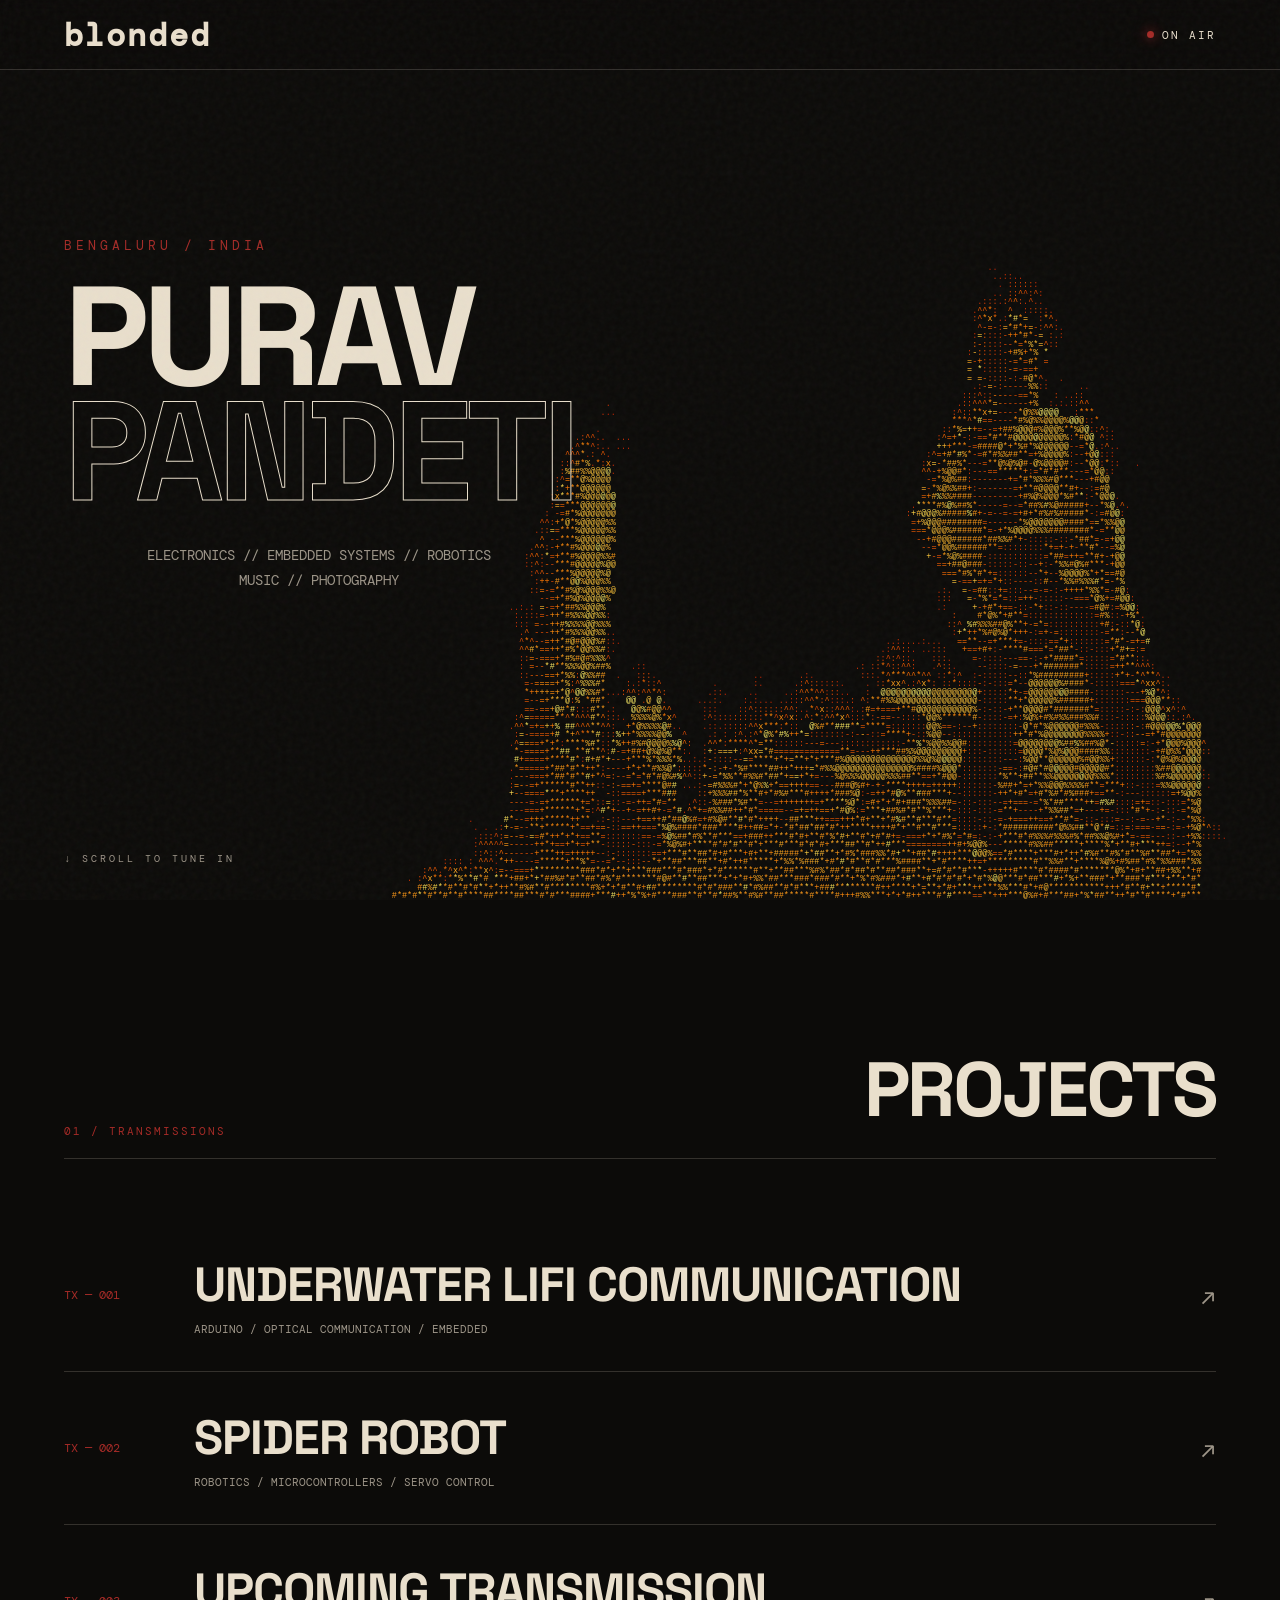
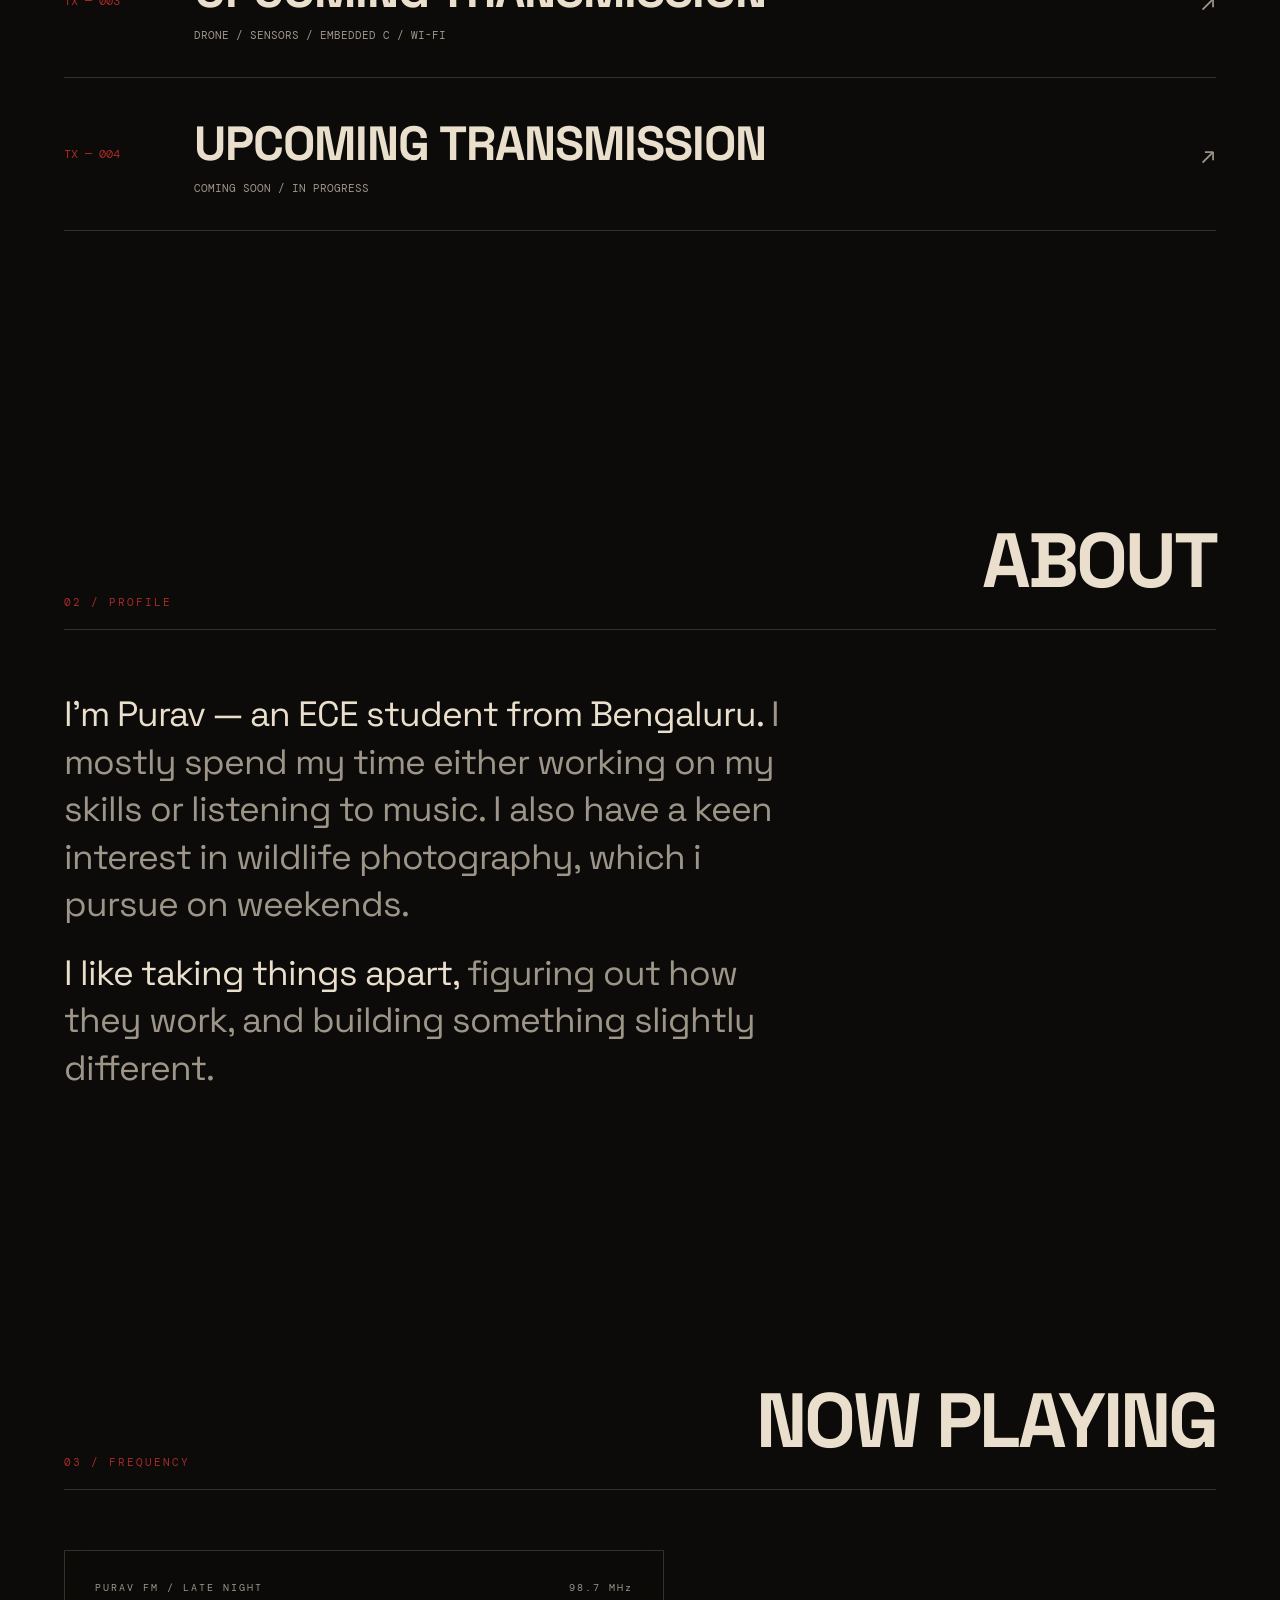
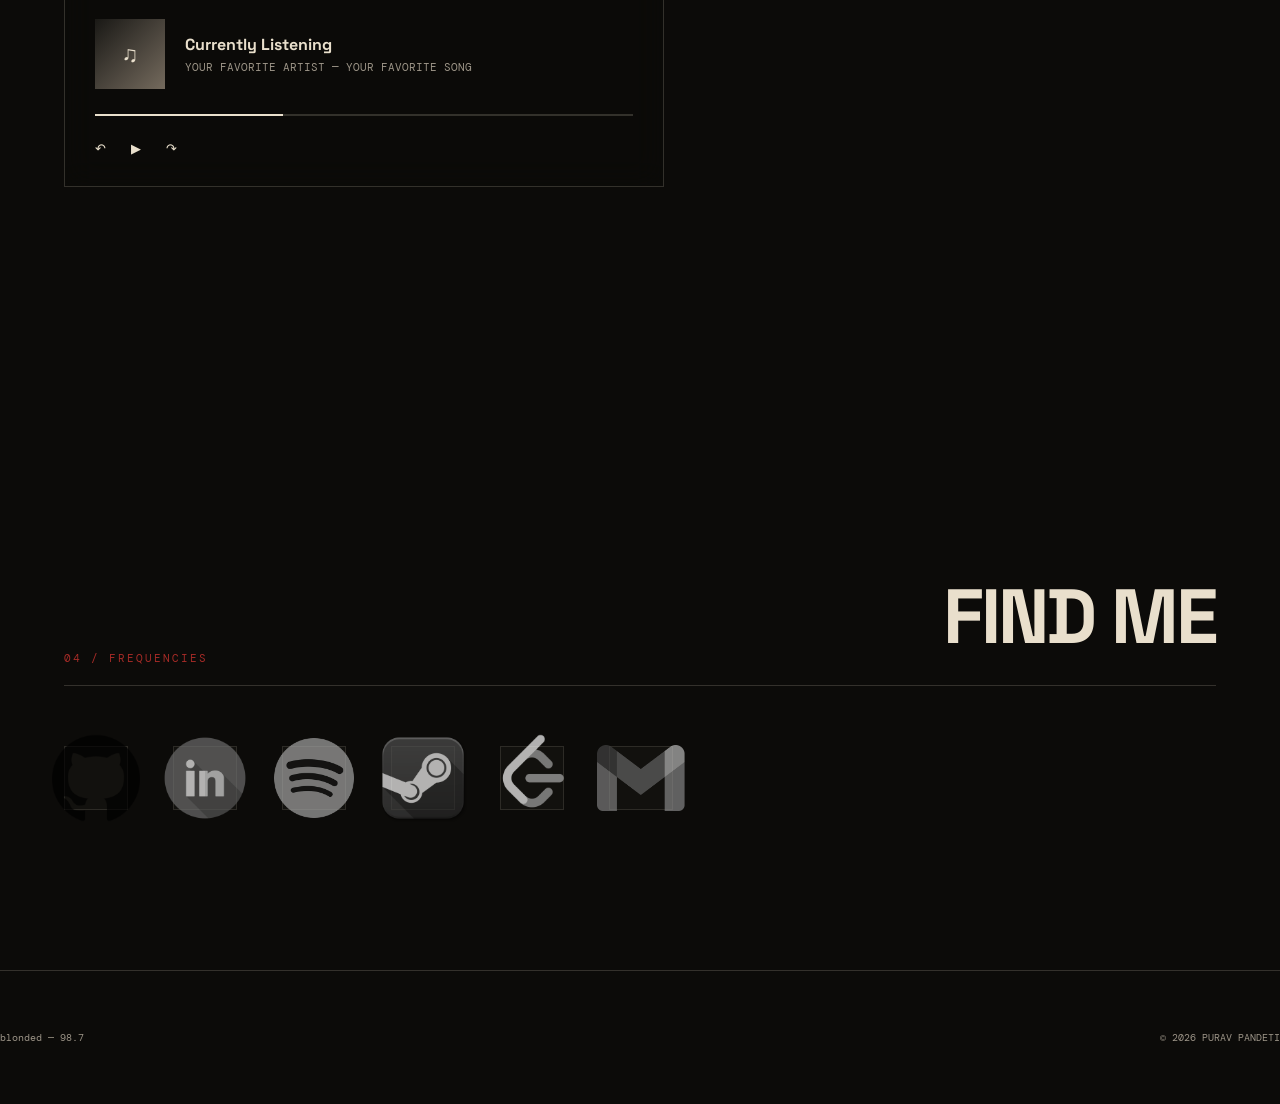
==== index.html @ ccf05710 "Rename starter1.html to index.html" ====
<!DOCTYPE html>
<html lang="en">
<head>
<meta charset="UTF-8">
<meta name="viewport" content="width=device-width, initial-scale=1.0">

<title>blonded</title>

<link rel="preconnect" href="https://fonts.googleapis.com">
<link rel="preconnect" href="https://fonts.gstatic.com" crossorigin>

<link href="https://fonts.googleapis.com/css2?family=DM+Mono:wght@400;500&family=Space+Grotesk:wght@400;500;600;700&display=swap" rel="stylesheet">
<link rel="stylesheet" href="style1.css">

</head>


<body>

<div class="grain"></div>
<div class="fire-wrap"><canvas id="fire" aria-hidden="true"></canvas></div>


<header>

<div class="station">
blonded
</div>

<div class="live">
<span class="live-dot"></span>
ON AIR
</div>

</header>


<main>

<section class="hero">

<div class="hero-content">

<div class="frequency">
BENGALURU / INDIA
</div>

<h1>
PURAV
<span>PANDETI</span>
</h1>

<p class="subtitle">
ELECTRONICS // EMBEDDED SYSTEMS // ROBOTICS
<br>
<span class="music-line">MUSIC // PHOTOGRAPHY</span>
</p>

</div>

<div class="scroll">
↓ SCROLL TO TUNE IN
</div>

</section>

<!-- TRANSMISSIONS -->

<section id="projects">

<div class="section-top">

<div class="section-number">
01 / TRANSMISSIONS
</div>

<h2 class="section-title">
Projects
</h2>

</div>


<div class="transmission">

<div class="transmission-number">
TX — 001
</div>

<div>

<h3>Underwater LiFi Communication</h3>

<p>ARDUINO / OPTICAL COMMUNICATION / EMBEDDED</p>

</div>

<div class="arrow">
↗
</div>

</div>


<div class="transmission">

<div class="transmission-number">
TX — 002
</div>

<div>

<h3>Spider Robot</h3>

<p>ROBOTICS / MICROCONTROLLERS / SERVO CONTROL</p>

</div>

<div class="arrow">
↗
</div>

</div>


<div class="transmission">

<div class="transmission-number">
TX — 003
</div>

<div>

<h3>Upcoming Transmission</h3>

<p>DRONE / SENSORS / EMBEDDED C / WI-FI</p>

</div>  

<div class="arrow">
↗
</div>

</div>


<div class="transmission">

<div class="transmission-number">
TX — 004
</div>

<div>

<h3>Upcoming Transmission</h3>

<p>COMING SOON / IN PROGRESS</p>

</div>

<div class="arrow">
↗
</div>

</div>

</section>

<!-- ABOUT -->

<section id="about">

<div class="section-top">

<div class="section-number">
02 / PROFILE
</div>

<h2 class="section-title">
About
</h2>

</div>


<div class="about">

<p>
I'm Purav — an ECE student from Bengaluru.
<span>I mostly spend my time either working on my skills or listening
  to music. I also have a keen interest in wildlife photography, which
  i pursue on weekends.

</span>
</p>

<br>

<p>
I like taking things apart,
<span>figuring out how they work,
and building something slightly different.</span>
</p>

</div>

</section>

<!-- MUSIC -->

<section>

<div class="section-top">

<div class="section-number">
03 / FREQUENCY
</div>

<h2 class="section-title">
Now playing
</h2>

</div>


<div class="player">

<div class="player-top">

<div class="player-label">
PURAV FM / LATE NIGHT
</div>

<div class="player-label">
98.7 MHz
</div>

</div>


<div class="album">

<div class="album-art">
♫
</div>

<div class="song">

<h3>Currently Listening</h3>

<p>YOUR FAVORITE ARTIST — YOUR FAVORITE SONG</p>

</div>

</div>


<div class="progress">
<span></span>
</div>


<div class="controls">

<button>↶</button>
<button>▶</button>
<button>↷</button>

</div>

</div>

</section>


<!-- SOCIAL -->

<section class="frequencies">

    <div class="section-top">
        <div class="section-number">04 / FREQUENCIES</div>
        <h2 class="section-title">Find me</h2>
    </div>

    <div class="socials">

        <a class="social" href="https://github.com/YOUR_USERNAME" target="_blank">
            <img src="icons/github.png" alt="GitHub">
        </a>

        <a class="social" href="https://linkedin.com/in/YOUR_USERNAME" target="_blank">
            <img src="icons/linkedin.png" alt="LinkedIn">
        </a>

        <a class="social" href="https://open.spotify.com/" target="_blank">
            <img src="icons/spotify.png" alt="Spotify">
        </a>

        <a class="social" href="https://steamcommunity.com/" target="_blank">
            <img src="icons/steam.png" alt="Steam">
        </a>

        <a class="social" href="https://leetcode.com/" target="_blank">
            <img src="icons/Leetcode.png" alt="LeetCode">
        </a>

        <a class="social" href="mailto:your@email.com">
            <img src="icons/gmail.png" alt="Email">
        </a>

    </div>

</section>


</main>


<footer>

<div>
 blonded — 98.7
</div>


<div>
© 2026 PURAV PANDETI
</div>

</footer>
<script>
(()=>{
const G=`0000000000000000000000000000000000000000000000000000000000000000000000000000000000000000000000000000000000000000000000000046520000000000000000000000000000000000
0000000000000000000000000000000000000000000000000000000000000000000000000000000000000000000000000000000000000000000002321266542200000000000000000000000000000000
0000000000000000000000000000000000000000000000000000000000000000000000000000000000000000000000000000000000000000000021111244575220000000000000000000000000000000
0000000000000000000000000000000000000000000000000000000000000000000000000000000000000000000000000000000000000000000121111125358520000000000000000000000000000000
000000000000000000000000000000000000000000000000000000000000000000000000000000000000000000000000000000000000000000011111124fg46803000000000000000000000000000000
0000000000000000000000000000000000000000000000000000000000000000000000000000000000000000000000000000000000000000002241111123537603000000000000000000000000000000
0000000000000000000000000000000000000000000000000000000000000000000000000000000000000000000000000000000000000000002041111122233400000000000000000000000000000000
0000000000000000000000000000000000000000000000000000000000000000000000000000000000000000000000000000000000000000002022111121279600000000000000000000000000000000
0000000000000000000000000000000000000000000000000000000000000000000000000000000000000000000000000000000000000000000002221222228h00000000000000000000000000000000
0000000000000000000000000000000000000000000000000000000000000000000000000000000000000000000000000000000000000000000000022222236h00000000000000000000000000000000
0000000000000000000000000000000000000000000000000000000000000000000000000000000000000000000000000000000000000000000000022222224h00000000000000000000000000000000
0000000000000000000000000000000000000000000000000000000000000000000000000000000000000000000000000000000000000000000000322222ehhhi9990000000000000000000000000000
0000000000000000000000000000000000000000000000000000000000000000000000000000000000000000000000000000000000000000000553222226ghigii999hi9900000000000000000000000
0000000000000000000000000000000000000000000000000000000000000000000000000000000000000000000000000000000000000000023432234gg8999gh9998658990000000000000000000000
00000000000000000000000000000000000000000000000000000000000000000000000000000000000000000000000000000000000000344211235g55h99h9h99999814798000000000000000000000
00000000000000000000000000000000000000000000000000000000000000000000000000000000000000000000000000000000000033455523fgghh646875899999922368000000000000000000000
00000000000000000000000000000000000000600000000000000000000000000000000000000000000000000000000000000000000034fffh6235ghhhh7653489999812249900000000000000000000
00000000000000000000000000000000000007680000000000000000000000000000000000000000000000000000000000000000000225ggge22235ghhh8972989iii712259900000000000000000000
0000000000000000000000000000000000087788999900000000000000000000000000000000000000000000000000000000000000024gih751222235fff64136ffg5522226990000000000000000000
000000000000000000000000000000000003468899990000000000000000000000000000000000000000000000000000000000000023fhih77122222223356688hgh5552223799000000000000000000
000000000000000000000000000000000044668999990000000000000000000000000000000000000000000000000000000000000225gih8774122222223466hhii95674221379000000000000000000
00000000000000000000000000000000004556899999900000000000000000000000000000000000000000000000000000000000034ghhh77772222222224gghiiii6776412599900000000000000000
000000000000000000000000000000000236569999999000000000000000000000000000000000000000000000000000000000004555gh877775222223223efghhhi7777742268900000000000000000
00000000000000000000000000000000023758999999900000000000000000000000000000000000000000000000000000000003589987777777422222234eff7778777776213g990000000000000000
000000000000000000000000000000000458689999988000000000000000000000000000000000000000000000000000000000034gi9i77777777322222268899999977776325gh99000000000000000
00000000000000000000000000000000226668999998800000000000000000000000000000000000000000000000000000000003236hii87777775224689999888777777775235699000000000000000
00000000000000000000000000000000226568999999800000000000000000000000000000000000000000000000000000000000224ghii7777776578875421111121125776323499000000000000000
0000000000000000000000000000000023657899999800000000000000000000000000000000000000000000000000000000000002236hi8777777653111111115434242566622389000000000000000
00000000000000000000000000000004346678999988700000000000000000000000000000000000000000000000000000000000003236hi8777721111111111136773443566424h9000000000000000
000000000000000000000000000000022566799999889000000000000000000000000000000000000000000000000000000000000000334gh977721111121122412688788656624h9000000000000000
00000000000000000000000000000002255679999989000000000000000000000000000000000000000000000000000000000000000003336786664311111122442289999864633g9000000000000000
0000000000000000000000000000004425568989997800000000000000000000000000000000000000000000000000000000000000000002233334364112221117225887888553268000000000000000
0000000000000000000000000000003236578989998890000000000000000000000000000000000000000000000000000000000000000000022377114311122223212444458853279000000000000000
00000000000000000000000000000022346789899988000000000000000000000000000000000000000000000000000000000000000000000022586343113442111112233369843g9900000000000000
0000000000000000000000000000002234577889998000000000000000000000000000000000000000000000000000000000000000000000000224754222112641111122223797138990000000000000
00000000000000000000000000000032446788899880000000000000000000000000000000000000000000000000000000000000000000000000fghh6475631111111111111378112470000000000000
000000000000000000000000000003224477888998880000000000000000000000000000000000000000000000000000000000000000000000gghhhgh986542353111111111147121149000000000000
000000000000000000000000000002224367888998800000000000000000000000000000000000000000000000000000000000000000000034445gghh964442134231111111113651225800000000000
0000000000000000000000000000022344679799987000000000000000000000000000000000000000000000000000000000000000000000235522345654321111335411111112575233360000000000
0000000000000000000000000000562344678699887000000000000000000000000000000000000000000000000000000000000000000000033335312566563334357752111111467330300000000000
0000000000000000000000000000223334678797878000000000000000000000000000000000000000000000000000000000000000000000000321111222232124577776311111357650000000000000
0000000000000000000000000000222456688898877800000000000000000000000000000000000000000000000000000000000000000000000021111122212457777777611111244650000000000000
0000000000000000000000000000222334688088877000000000000000000000000000000000000000000000000000000000000000000000000021111122116877777777741111145425000000000000
0000000000000000000000000003223334580088876000000000000000000000000000000000000000000000000000000000000000000000000021111135229999998777761111113334000000000000
0000000000000000000000000005444434690988876000000000000000000000000000000000000000000000000000000999999999999999999941111144239999999977772111111222479000000000
0000000000000000000000000003223455680805776000099009090000000000000000000000000000000000000000065788999999999999999921111165469999987777774111111133399900000000
000000000000000000000000000332334770600066600000997799000000000000000000000000000000000000000073333345679999999999982111124559999hf77777776311111112199900000000
0000000000000000000000000002333335005000660000008888980000000000000000000000000000000000000000512332211115998655556711111234189gfggghhgghhh711111111189990000000
000000000000000000000000000433334505500066000004588888870000000000000000000000000008876656664356653111111199833212241111111129575899999ihhhh211111111f99999hf999
0000000000000000000000000022333345054000550006346888899700000000000000000098655443211111111111111356664211899221111111111114467589999999hhhhh411111123457hiiii99
000000000000000000000000002333454505550055004744787999985800000000000000036611111122222211111111111112467689988897111111111399999999hggghhghhf1111113124fiih8999
00000000000000000000000005233334556505555500523477498989560000031222300002ef33333333333336e3222345667788999999999411111111113999968ihiihgggggg1111111124gihh5999
000000000000000000000000064333345665650545032224655868886g00000211112223eedddddddddddefgg898999999999999888899999111111112211899g59ii9iihghiig411111111figiii999
00000000000000000000000005333334576675544002222464565788f00000011242587fefeeeddddddde78899999999999999887gggh999611111112d32179ge79i99ihihi99h511111111hhgii9999
000000000000000000000000022233345756755540021223536757hggg0000313fhgf57hhgeeeddddddd3222ghh88999998887765334efhh21111111fgfedgggfhh999iiiihh8gg11111111878999999
000000000000000000000000032234556655555440021223436656hgg0000022fhhhgg4ehhhfeddddd433222ggghh7424266fee444344ddd11111112hggfedeeghh998gh87f536563111111388999999
000000000000000000000000322233346645565440021123334556feg0000014hhhggggegge6787655544445gggh9123445ghgffgfffeed2111111124dddee345687677776433652111111111134799h
0000000000000000000000002222323455565543000211232443553ef0000012hhggggffe32234444443345ffgh95136454ffffffghhggg311111112234333235ggg75655433555111134311111135h9
000000000000000000000000222333456656545300654223234354236500033ghhgffeff5333322234344334eg9812feeeefggffffggfef21111111235f4222235ggggf33222432111575421111235hh
000000000000000000000006522343456656446500021122243344fggg8h734ghhg555ffe444422efeffe433344ddefffffghfffffgffef3111121123243334433456gg32112111322123223e21225hh
000000000000000000000003232245455565453343321133443335h98gggg6eggg554544gg35425geee6fffe544ddeed444eeeeeefffeef3111113215fgfghgggggghhggg55h6e3113133323321224gh
0000000000000000000000032222237544545433ed311111113323h98ggfggffgff5334fff444fffeedeee5hfffffeeeeef4323334effgg5367312124fffggggggghhggggggg89he46323222111224gh
0000000000000000000000022222244543345434fe21111111112368hgfffffeffffffefffffffffffffffeeeffffffffffefd3333333344748998222feffgggggggffffffff5gfefffffffe431224gg
0000000000000000000000022222245554434444422121111111334eeeeefeeeefffff4ffffffffggffffgeeeefgffffggffffffefeed444656999833eedeeeefffffffffhhgff78fgffggffgfe435gh
0000000000000000000000544222235666645576322252111122ddeeefefffeeeeeeede6feefefghfggfgffeeeffffffffffgggffeeeefffef443466eefeeffgffghgeefefffghh4fgfffghfggggefh8
00000000000000000000003223334eefffffffgggggeed5eeeffgffffffffeedeefffffeggfeefggffgghgfgfeeeefgffffffggffe4deffffffe4233ee4eeeeefeffffeeeefefefihffffffgffhheefe
0000000000000fggefeg0feefgffffeeghgfgffggfggffefeffffghgffffffffffffffffhhfggffffgffgggfffeedhfeggfffffeedeeefeeeffffghihefeeeeeedeedegfffffge45ggfgffffffffeeee
000000gggfffggfgffeeeeffffghgfffffffffffggfeffeeffffgffffffffgffffggffgfgggfffffgffgfgggffeeefeeed445fededdfffe4effdd555ghffeeeegigfefffffffffdddfffgfffffffffef
0ffeffffffffffffeeeeeeffffffffffffffggffffffffffgfhfgfffffffffffffgggggghgffggggffffffeffddeghggf4454fedddeeefgeeee33564e4effigffgffgfgffgffffeddeeeffffffffffff`.split('\n'),R=G.length,C=G[0].length;
const PT=14,PS=8,TR=R+PT,TC=C+PS*2;
const c=document.getElementById('fire'),x=c.getContext('2d');
const N=TR*TC,lvl=new Uint8Array(N),gnd=new Uint8Array(N),edge=new Uint8Array(N),top=new Uint8Array(N);
for(let r=0;r<R;r++)for(let i=0;i<C;i++){const code=G[r].charCodeAt(i),k=(r+PT)*TC+i+PS;
  if(code>=97){lvl[k]=code-96;gnd[k]=1}else lvl[k]=code-48;}
for(let r=1;r<TR-1;r++)for(let i=1;i<TC-1;i++){const k=r*TC+i;if(!lvl[k])continue;
  if(!lvl[k-TC])top[k]=1;
  if(!lvl[k-1]||!lvl[k+1]||!lvl[k-TC]||!lvl[k+TC])edge[k]=1;}
const figRamp=' .:-=+*#%@',fireRamp=' .:^*x%#@';
const colors=[];for(let q=0;q<=16;q++){const t=q/16;colors.push(`hsl(${8+t*46} 100% ${34+t*36}%)`)}
let heat=new Float32Array(N),tmp=new Float32Array(N),cw,fs;
function size(){
  const dpr=Math.min(devicePixelRatio||1,2),w=innerWidth,H=innerHeight;
  const maxW=w*(w<760?1.05:.7),maxH=H*.82;
  fs=Math.min(maxH/TR,maxW/(TC*.6));cw=fs*.6;
  const cwid=cw*TC,chei=fs*TR;
  c.width=cwid*dpr;c.height=chei*dpr;c.style.width=cwid+'px';c.style.height=chei+'px';
  x.setTransform(dpr,0,0,dpr,0,0);x.font=fs+'px monospace';x.textBaseline='top';
}
function step(t){
  for(let r=0;r<TR-1;r++){
    const b=(r+1)*TC,b2=Math.min(TR-1,r+2)*TC,sh=Math.round(Math.sin(t*.0025+r*.12)*1.2);
    for(let i=0;i<TC;i++){
      const j=Math.min(TC-1,Math.max(0,i+sh));
      const s=(heat[b+Math.max(0,j-1)]+heat[b+j]+heat[b+Math.min(TC-1,j+1)]+heat[b2+j])/4;
      tmp[r*TC+i]=Math.max(0,s-.03-Math.random()*.05);
    }
  }
  for(let i=0;i<TC;i++)tmp[(TR-1)*TC+i]=0;
  [heat,tmp]=[tmp,heat];
  for(let k=0;k<N;k++){if(!lvl[k])continue;
    const p=top[k]?.5:edge[k]?.22:gnd[k]?.04:.012;
    if(Math.random()<p)heat[k]=Math.max(heat[k],.65+Math.random()*.35);}
}
function draw(){
  x.clearRect(0,0,c.width,c.height);
  for(let r=0;r<TR;r++)for(let i=0;i<TC;i++){
    const k=r*TC+i,v=heat[k],L=lvl[k];let ch,t;
    if(L){
      let n=2+Math.round((L-1)*7/8);
      if(gnd[k]){n=Math.min(9,Math.max(1,n+(Math.random()<.3?1:0)-(Math.random()<.15?1:0)));t=Math.min(1,.28+n/9*.4+v*.4);}
      else{if(v>.45)n++;if(Math.random()<.06)n++;n=Math.min(9,n);t=Math.min(1,n/9*.75+v*.45);}
      ch=figRamp[n];
    }else{
      if(v<.07)continue;
      const n=Math.min(8,Math.floor(v*8.5)+1);ch=fireRamp[n];t=Math.min(1,v*1.1);
    }
    x.fillStyle=colors[Math.round(t*16)];x.fillText(ch,i*cw,r*fs);
  }
}
size();
if(matchMedia('(prefers-reduced-motion: reduce)').matches){for(let i=0;i<70;i++)step(i*40);draw();}
else{let last=0;(function loop(ts){if(ts-last>42){last=ts;step(ts);draw();}requestAnimationFrame(loop);})(0);}
addEventListener('resize',size);
})();
</script>
</body>
</html>
---- style1.css ----
:root {
    --black: #0c0b09;
    --cream: #e9dfcc;
    --muted: #9d9588;
    --red: #a52b27;
    --line: rgba(233,223,204,.18);
}

* {
    box-sizing: border-box;
    margin: 0;
    padding: 0;
}

html {
    scroll-behavior: smooth;
}

body {
    background: var(--black);
    color: var(--cream);
    font-family: "Space Grotesk", sans-serif;
    overflow-x: hidden;
}


/* GRAIN */

.grain {
    position: fixed;
    inset: 0;

    pointer-events: none;

    opacity: .08;

    background-image:
        url("data:image/svg+xml,%3Csvg viewBox='0 0 180 180' xmlns='http://www.w3.org/2000/svg'%3E%3Cfilter id='n'%3E%3CfeTurbulence type='fractalNoise' baseFrequency='.9' numOctaves='4' stitchTiles='stitch'/%3E%3C/filter%3E%3Crect width='100%25' height='100%25' filter='url(%23n)' opacity='.5'/%3E%3C/svg%3E");

    z-index: 20;
}

/* TOP BAR */

header {
    position: fixed;
    top: 0;
    left: 0;
    right: 0;

    height: 70px;

    display: flex;
    align-items: center;
    justify-content: space-between;

    padding: 0 5vw;

    border-bottom: 1px solid var(--line);

    background: rgba(12,11,9,.45);

    backdrop-filter: blur(12px);

    z-index: 10;
}

.station {
    font-family: "DM Mono", monospace;
    font-weight: bold;
    font-size: 2.0rem;
    letter-spacing: 2px;
}

.live {
    display: flex;
    align-items: center;
    gap: 8px;

    font-family: "DM Mono", monospace;
    font-size: .7rem;
    letter-spacing: 2px;
}

.live-dot {
    width: 7px;
    height: 7px;

    background: var(--red);

    border-radius: 50%;

    box-shadow: 0 0 12px var(--red);
}

/* MAIN */

main {
    position: relative;
    z-index: 1;
    width: min(1200px, 90%);
    margin: auto;
}

/* HERO */

.hero {
    position: relative;
    min-height: 100vh;

    display: flex;
    align-items: center;

    padding-top: 70px;
}

.hero-content {
    max-width: 800px;
}

.frequency {
    font-family: "DM Mono", monospace;

    color: var(--red);

    font-size: .8rem;

    letter-spacing: 4px;

    margin-bottom: 25px;
}

.hero h1 {
    font-size: clamp(4rem, 11vw, 9rem);

    line-height: .82;

    letter-spacing: -6px;

    text-transform: uppercase;
}

.hero h1 span {
    display: block;
    color: transparent;

    -webkit-text-stroke: 1px var(--cream);
}

.subtitle {
    margin-top: 35px;
    font-family: "DM Mono", monospace;
    color: var(--muted);
    width: 100%;
    max-width: none;
    font-size: .85rem;
    line-height: 1.8;
    text-align: center;
}

.music-line {
    display: block;
    text-align: center;
}

/* SCROLL */

.scroll {
    position: absolute;

    bottom: 35px;
    left: 0;

    font-family: "DM Mono", monospace;

    font-size: .65rem;

    letter-spacing: 3px;

    color: var(--muted);
}

.fire-wrap {
    position: absolute;
    top: 0;
    left: 0;
    width: 100%;
    height: 100vh;
    overflow: hidden;
    pointer-events: none;
    z-index: 0;
}

#fire {
    position: absolute;
    right: 3vw;
    bottom: 0;
}

section {
    padding: 140px 0;
}

.section-top {
    display: flex;

    justify-content: space-between;

    align-items: end;

    border-bottom: 1px solid var(--line);

    padding-bottom: 20px;

    margin-bottom: 60px;
}

.section-number {
    font-family: "DM Mono", monospace;

    font-size: .7rem;

    color: var(--red);

    letter-spacing: 2px;
}

.section-title {
    font-size: clamp(2.5rem, 6vw, 5rem);

    letter-spacing: -3px;

    text-transform: uppercase;
}

/* RADIO PLAYER */

.player {
    border: 1px solid var(--line);

    background: rgba(12,11,9,.65);

    backdrop-filter: blur(15px);

    padding: 30px;

    max-width: 600px;

    margin-bottom: 100px;
}

.player-top {
    display: flex;

    justify-content: space-between;

    margin-bottom: 25px;
}

.player-label {
    font-family: "DM Mono", monospace;

    font-size: .65rem;

    color: var(--muted);

    letter-spacing: 2px;
}

.album {
    display: flex;

    gap: 20px;

    align-items: center;
}

.album-art {
    width: 70px;
    height: 70px;

    background:
        linear-gradient(135deg, #1a1916, #746a5d);

    display: flex;

    align-items: center;
    justify-content: center;

    font-size: 1.4rem;
}

.song h3 {
    font-size: 1rem;
}

.song p {
    color: var(--muted);

    font-family: "DM Mono", monospace;

    font-size: .7rem;

    margin-top: 5px;
}

.progress {
    height: 2px;

    background: var(--line);

    margin: 25px 0;
}

.progress span {
    display: block;

    width: 35%;

    height: 100%;

    background: var(--cream);
}

.controls {
    display: flex;

    gap: 25px;

    font-size: .9rem;
}

.controls button {
    border: none;

    background: none;

    color: var(--cream);

    cursor: pointer;
}

/* TRANSMISSIONS */

.transmission {
    display: grid;

    grid-template-columns: 100px 1fr auto;

    align-items: center;

    gap: 30px;

    padding: 35px 0;

    border-bottom: 1px solid var(--line);

    transition: .3s;

    cursor: pointer;
}

.transmission:hover {
    padding-left: 20px;

    background: rgba(233,223,204,.03);
}

.transmission-number {
    font-family: "DM Mono", monospace;

    color: var(--red);

    font-size: .75rem;
}

.transmission h3 {
    font-size: clamp(1.5rem, 4vw, 3rem);

    text-transform: uppercase;

    letter-spacing: -1px;
}

.transmission p {
    color: var(--muted);

    font-family: "DM Mono", monospace;

    font-size: .7rem;

    margin-top: 7px;
}

.arrow {
    font-size: 1.5rem;

    color: var(--muted);
}

/* ABOUT */

.about {
    max-width: 750px;
}

.about p {
    font-size: clamp(1.4rem, 3vw, 2.2rem);

    line-height: 1.35;

    letter-spacing: -1px;
}

.about p span {
    color: var(--muted);
}

/* SOCIAL */

.frequencies {
    position: relative;
}

.socials {
    display: flex;
    align-items: center;
    gap: 45px;

    margin-top: 42px;
    padding-bottom: 20px;
}

.social {
    position: relative;

    width: 64px;
    height: 64px;

    display: flex;
    align-items: center;
    justify-content: center;

    text-decoration: none;

    border: 1px solid rgba(235, 227, 210, 0.12);

    background: rgba(235, 227, 210, 0.025);

    transition:
        transform .3s ease,
        border-color .3s ease,
        background .3s ease;
}

.social img {
    width: 88px;
    height: 88xpx;

    object-fit: contain;

    opacity: .68;

    filter: grayscale(100%);
    
    transition:
        transform .3s ease,
        opacity .3s ease,
        filter .3s ease;
}

.social:hover {
    transform: translateY(-6px);

    border-color: rgba(235, 227, 210, 0.4);

    background: rgba(235, 227, 210, 0.08);
}

.social:hover img {
    opacity: 1;
    filter: grayscale(0%);
    transform: scale(1.08);
}
/* FOOTER */

footer {
    padding: 60px 0;

    border-top: 1px solid var(--line);

    display: flex;

    justify-content: space-between;

    color: var(--muted);

    font-family: "DM Mono", monospace;

    font-size: .65rem;
}

/* MOBILE */

@media(max-width:700px) {

    .fire-wrap {
        opacity: .45;
    }

    header {
        padding: 0 5%;
    }

    .hero h1 {
        font-size: 4rem;

        letter-spacing: -3px;
    }

    section {
        padding: 100px 0;
    }

    .transmission {
        grid-template-columns: 50px 1fr 20px;

        gap: 15px;
    }

    .transmission h3 {
        font-size: 1.4rem;
    }

    footer {
        flex-direction: column;

        gap: 15px;
    }
}
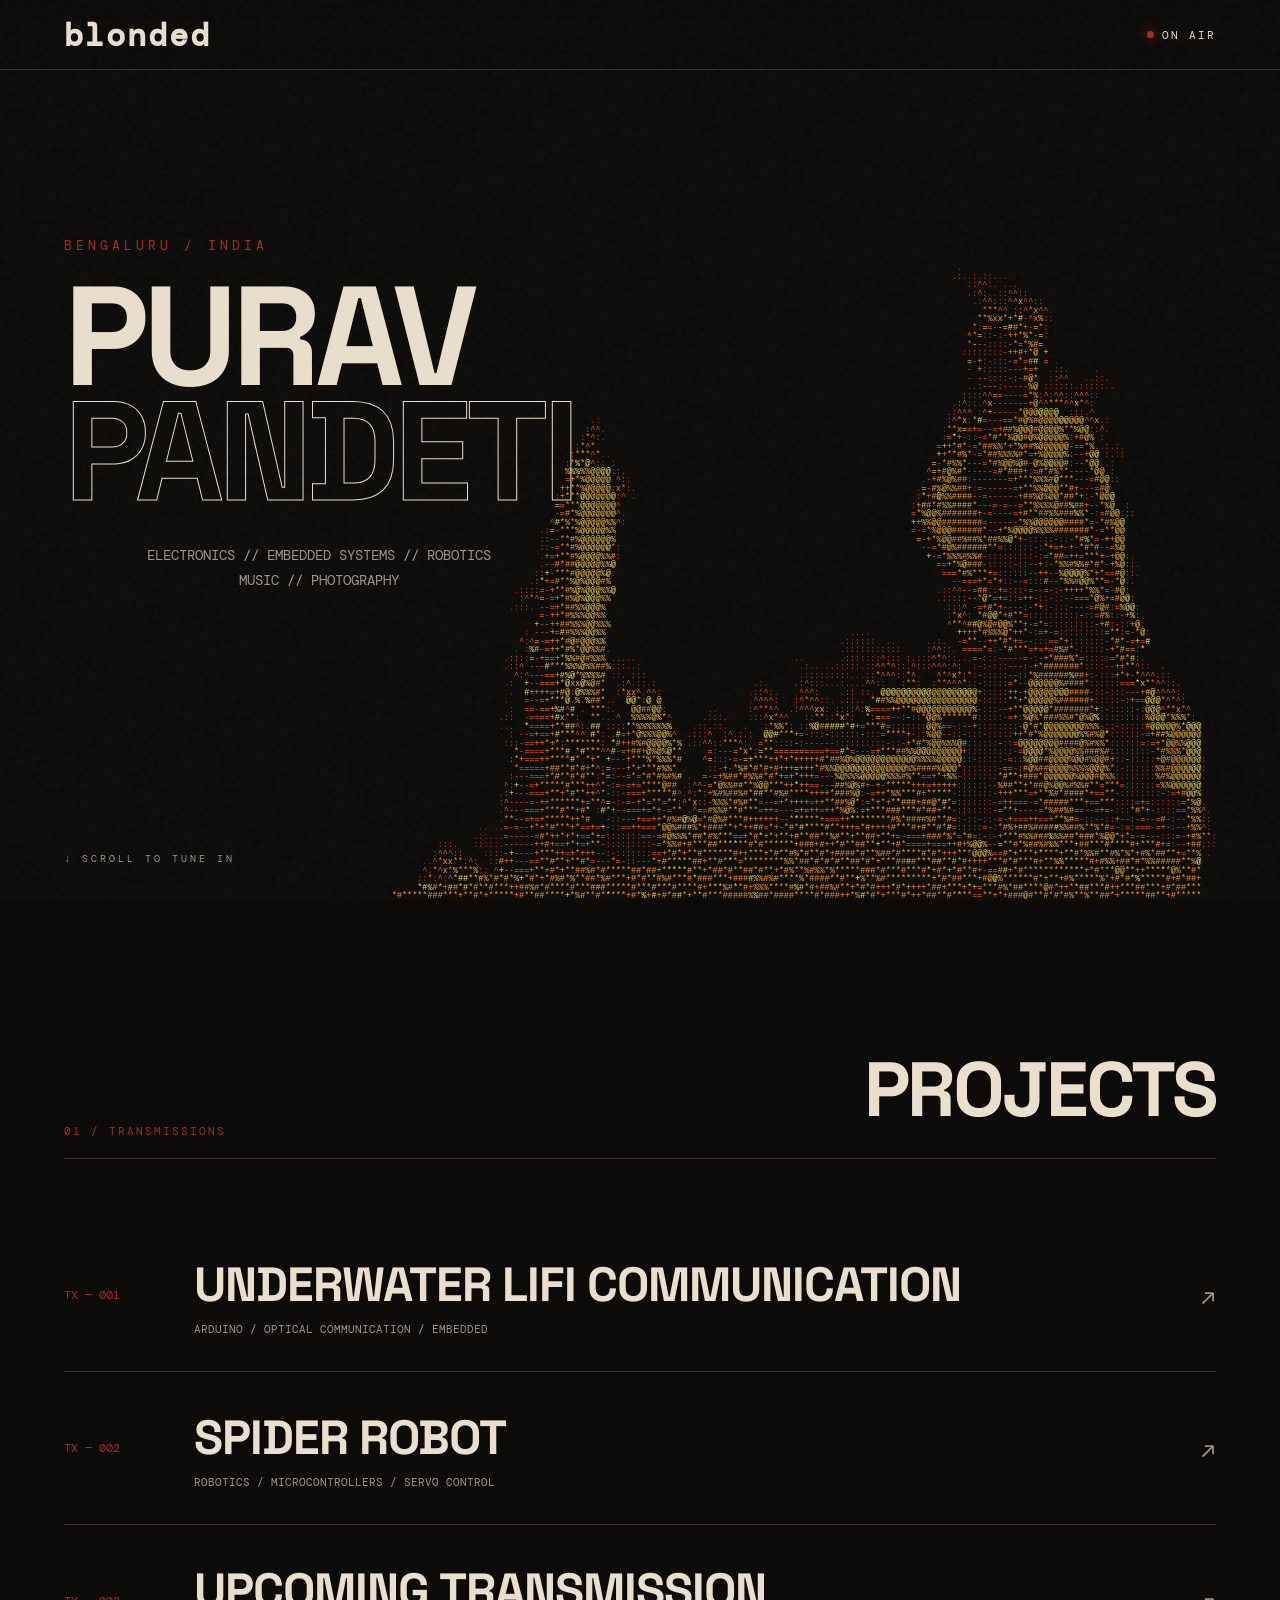
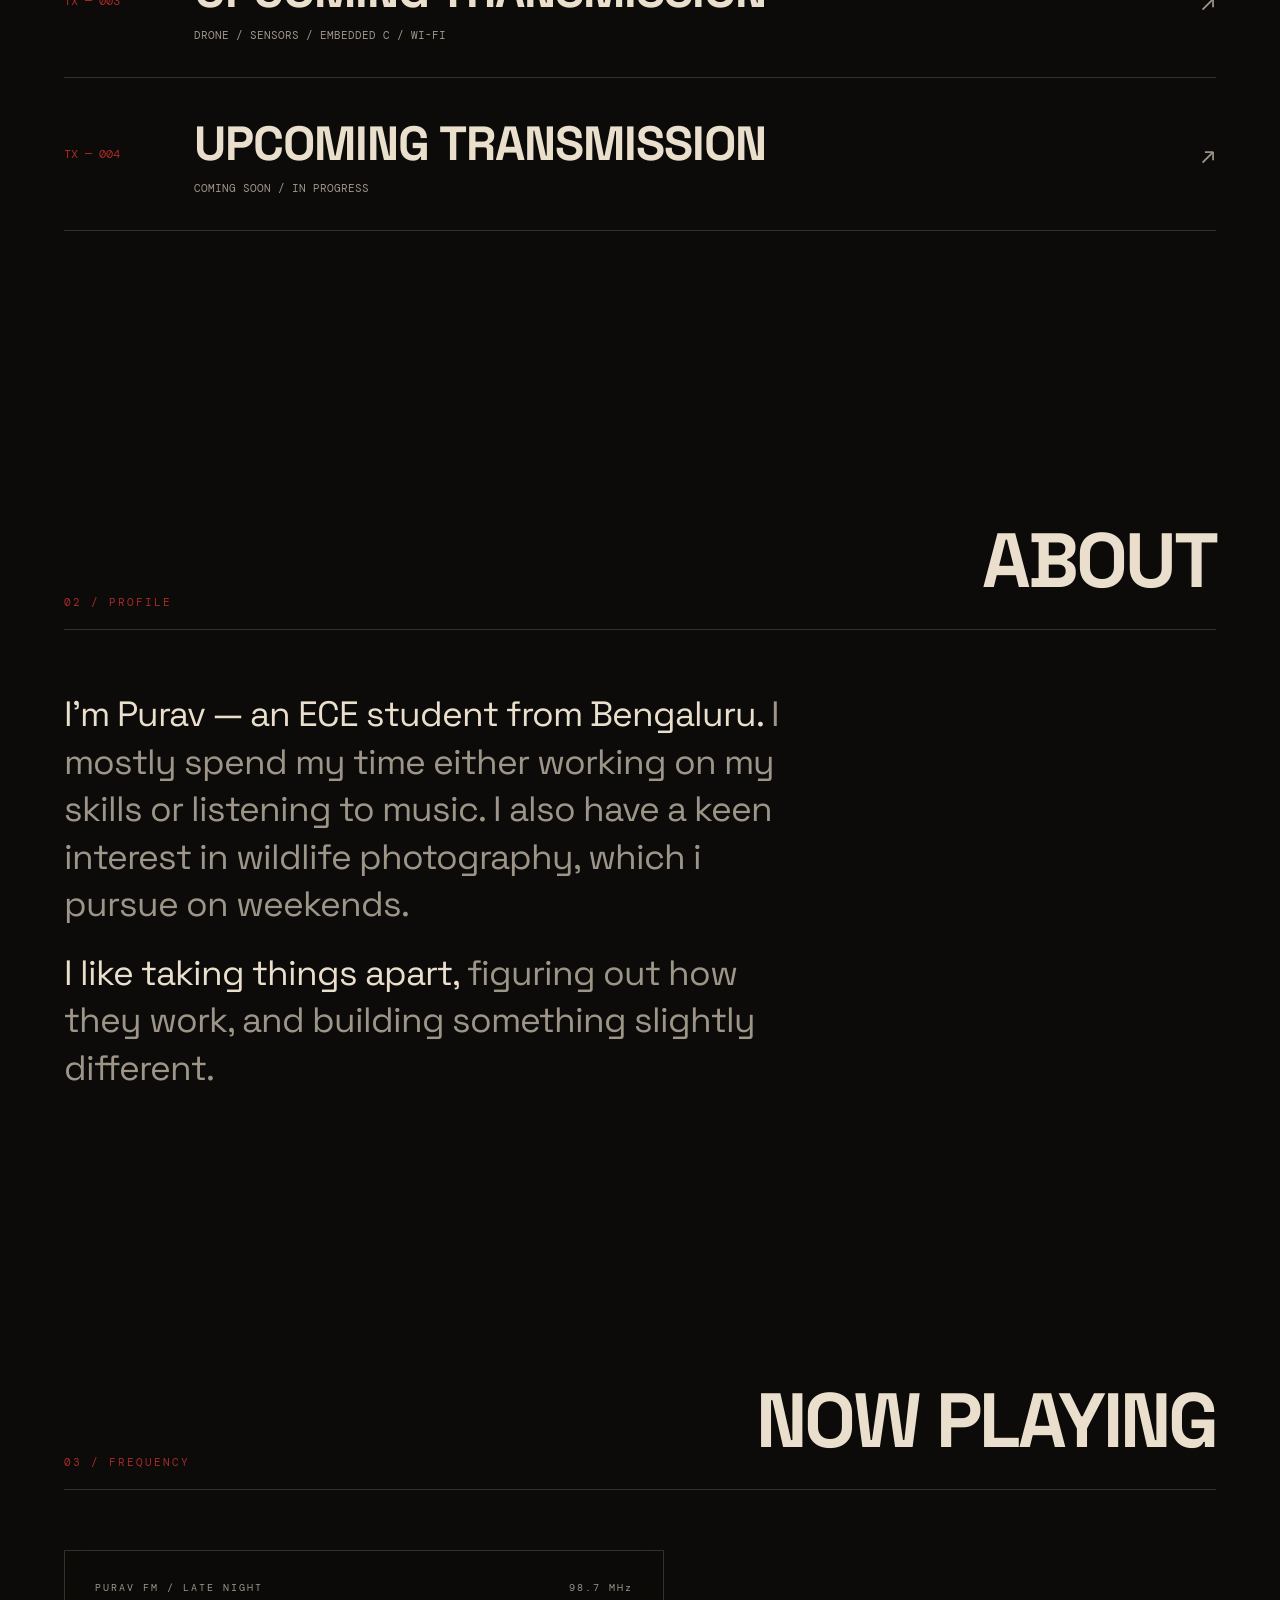
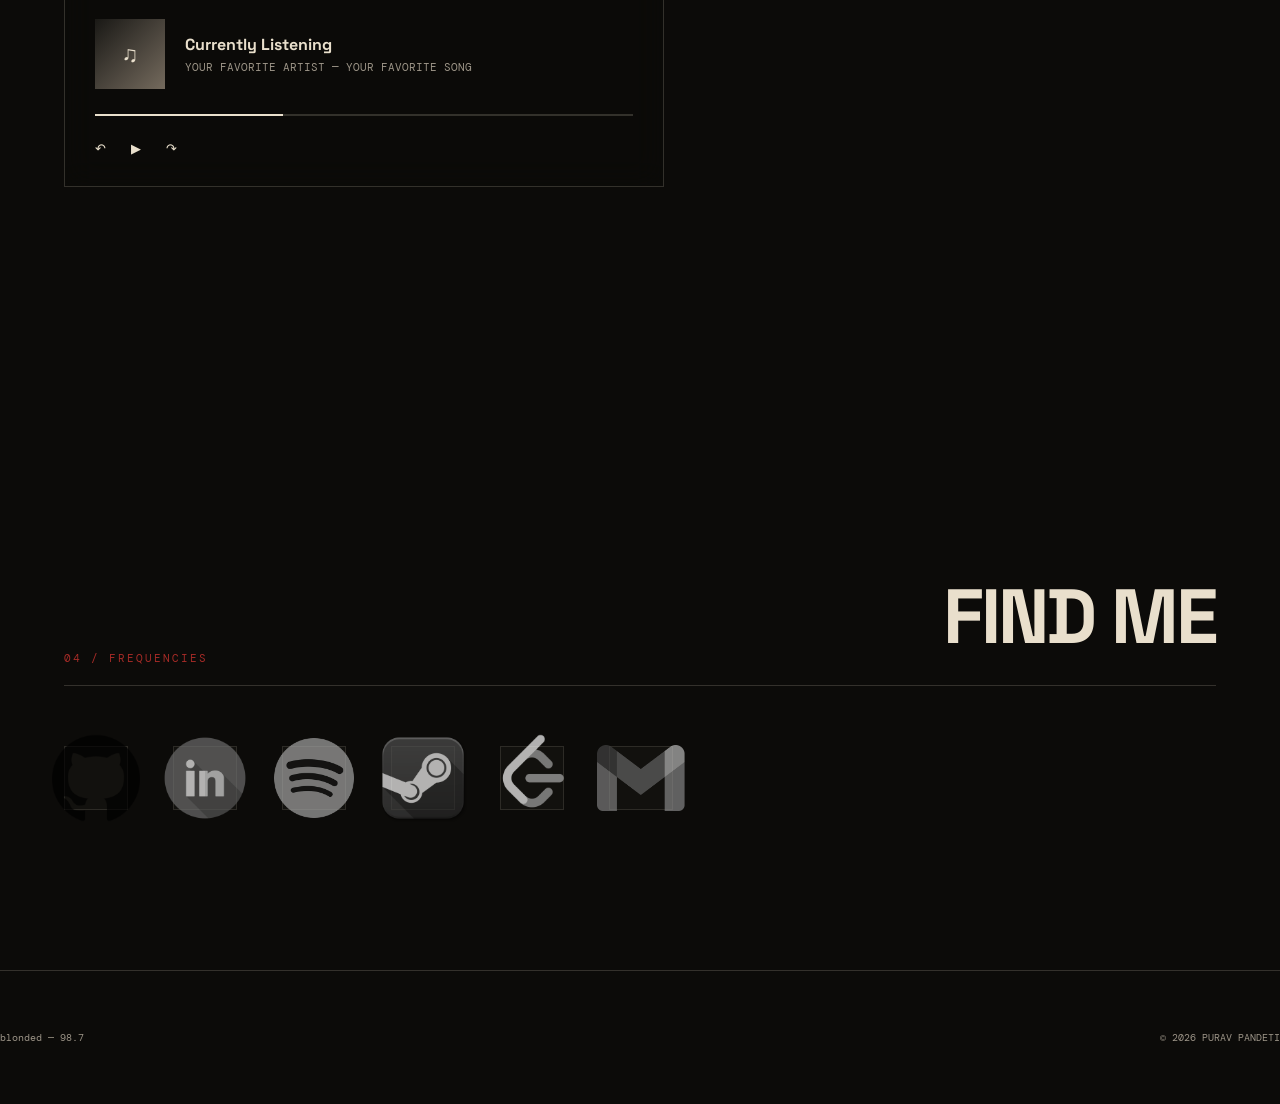
==== commit 459bf3f9: "Update index.html" ====
--- a/index.html
+++ b/index.html
@@ -10,7 +10,7 @@
 <link rel="preconnect" href="https://fonts.gstatic.com" crossorigin>
 
 <link href="https://fonts.googleapis.com/css2?family=DM+Mono:wght@400;500&family=Space+Grotesk:wght@400;500;600;700&display=swap" rel="stylesheet">
-<link rel="stylesheet" href="style1.css">
+<link rel="stylesheet" href="style.css">
 
 </head>
 
--- a/style.css
+++ b/style.css
@@ -0,0 +1,541 @@
+
+:root {
+    --black: #0c0b09;
+    --cream: #e9dfcc;
+    --muted: #9d9588;
+    --red: #a52b27;
+    --line: rgba(233,223,204,.18);
+}
+
+* {
+    box-sizing: border-box;
+    margin: 0;
+    padding: 0;
+}
+
+html {
+    scroll-behavior: smooth;
+}
+
+body {
+    background: var(--black);
+    color: var(--cream);
+    font-family: "Space Grotesk", sans-serif;
+    overflow-x: hidden;
+}
+
+
+/* GRAIN */
+
+.grain {
+    position: fixed;
+    inset: 0;
+
+    pointer-events: none;
+
+    opacity: .08;
+
+    background-image:
+        url("data:image/svg+xml,%3Csvg viewBox='0 0 180 180' xmlns='http://www.w3.org/2000/svg'%3E%3Cfilter id='n'%3E%3CfeTurbulence type='fractalNoise' baseFrequency='.9' numOctaves='4' stitchTiles='stitch'/%3E%3C/filter%3E%3Crect width='100%25' height='100%25' filter='url(%23n)' opacity='.5'/%3E%3C/svg%3E");
+
+    z-index: 20;
+}
+
+/* TOP BAR */
+
+header {
+    position: fixed;
+    top: 0;
+    left: 0;
+    right: 0;
+
+    height: 70px;
+
+    display: flex;
+    align-items: center;
+    justify-content: space-between;
+
+    padding: 0 5vw;
+
+    border-bottom: 1px solid var(--line);
+
+    background: rgba(12,11,9,.45);
+
+    backdrop-filter: blur(12px);
+
+    z-index: 10;
+}
+
+.station {
+    font-family: "DM Mono", monospace;
+    font-weight: bold;
+    font-size: 2.0rem;
+    letter-spacing: 2px;
+}
+
+.live {
+    display: flex;
+    align-items: center;
+    gap: 8px;
+
+    font-family: "DM Mono", monospace;
+    font-size: .7rem;
+    letter-spacing: 2px;
+}
+
+.live-dot {
+    width: 7px;
+    height: 7px;
+
+    background: var(--red);
+
+    border-radius: 50%;
+
+    box-shadow: 0 0 12px var(--red);
+}
+
+/* MAIN */
+
+main {
+    position: relative;
+    z-index: 1;
+    width: min(1200px, 90%);
+    margin: auto;
+}
+
+/* HERO */
+
+.hero {
+    position: relative;
+    min-height: 100vh;
+
+    display: flex;
+    align-items: center;
+
+    padding-top: 70px;
+}
+
+.hero-content {
+    max-width: 800px;
+}
+
+.frequency {
+    font-family: "DM Mono", monospace;
+
+    color: var(--red);
+
+    font-size: .8rem;
+
+    letter-spacing: 4px;
+
+    margin-bottom: 25px;
+}
+
+.hero h1 {
+    font-size: clamp(4rem, 11vw, 9rem);
+
+    line-height: .82;
+
+    letter-spacing: -6px;
+
+    text-transform: uppercase;
+}
+
+.hero h1 span {
+    display: block;
+    color: transparent;
+
+    -webkit-text-stroke: 1px var(--cream);
+}
+
+.subtitle {
+    margin-top: 35px;
+    font-family: "DM Mono", monospace;
+    color: var(--muted);
+    width: 100%;
+    max-width: none;
+    font-size: .85rem;
+    line-height: 1.8;
+    text-align: center;
+}
+
+.music-line {
+    display: block;
+    text-align: center;
+}
+
+/* SCROLL */
+
+.scroll {
+    position: absolute;
+
+    bottom: 35px;
+    left: 0;
+
+    font-family: "DM Mono", monospace;
+
+    font-size: .65rem;
+
+    letter-spacing: 3px;
+
+    color: var(--muted);
+}
+
+.fire-wrap {
+    position: absolute;
+    top: 0;
+    left: 0;
+    width: 100%;
+    height: 100vh;
+    overflow: hidden;
+    pointer-events: none;
+    z-index: 0;
+}
+
+#fire {
+    position: absolute;
+    right: 3vw;
+    bottom: 0;
+}
+
+section {
+    padding: 140px 0;
+}
+
+.section-top {
+    display: flex;
+
+    justify-content: space-between;
+
+    align-items: end;
+
+    border-bottom: 1px solid var(--line);
+
+    padding-bottom: 20px;
+
+    margin-bottom: 60px;
+}
+
+.section-number {
+    font-family: "DM Mono", monospace;
+
+    font-size: .7rem;
+
+    color: var(--red);
+
+    letter-spacing: 2px;
+}
+
+.section-title {
+    font-size: clamp(2.5rem, 6vw, 5rem);
+
+    letter-spacing: -3px;
+
+    text-transform: uppercase;
+}
+
+/* RADIO PLAYER */
+
+.player {
+    border: 1px solid var(--line);
+
+    background: rgba(12,11,9,.65);
+
+    backdrop-filter: blur(15px);
+
+    padding: 30px;
+
+    max-width: 600px;
+
+    margin-bottom: 100px;
+}
+
+.player-top {
+    display: flex;
+
+    justify-content: space-between;
+
+    margin-bottom: 25px;
+}
+
+.player-label {
+    font-family: "DM Mono", monospace;
+
+    font-size: .65rem;
+
+    color: var(--muted);
+
+    letter-spacing: 2px;
+}
+
+.album {
+    display: flex;
+
+    gap: 20px;
+
+    align-items: center;
+}
+
+.album-art {
+    width: 70px;
+    height: 70px;
+
+    background:
+        linear-gradient(135deg, #1a1916, #746a5d);
+
+    display: flex;
+
+    align-items: center;
+    justify-content: center;
+
+    font-size: 1.4rem;
+}
+
+.song h3 {
+    font-size: 1rem;
+}
+
+.song p {
+    color: var(--muted);
+
+    font-family: "DM Mono", monospace;
+
+    font-size: .7rem;
+
+    margin-top: 5px;
+}
+
+.progress {
+    height: 2px;
+
+    background: var(--line);
+
+    margin: 25px 0;
+}
+
+.progress span {
+    display: block;
+
+    width: 35%;
+
+    height: 100%;
+
+    background: var(--cream);
+}
+
+.controls {
+    display: flex;
+
+    gap: 25px;
+
+    font-size: .9rem;
+}
+
+.controls button {
+    border: none;
+
+    background: none;
+
+    color: var(--cream);
+
+    cursor: pointer;
+}
+
+/* TRANSMISSIONS */
+
+.transmission {
+    display: grid;
+
+    grid-template-columns: 100px 1fr auto;
+
+    align-items: center;
+
+    gap: 30px;
+
+    padding: 35px 0;
+
+    border-bottom: 1px solid var(--line);
+
+    transition: .3s;
+
+    cursor: pointer;
+}
+
+.transmission:hover {
+    padding-left: 20px;
+
+    background: rgba(233,223,204,.03);
+}
+
+.transmission-number {
+    font-family: "DM Mono", monospace;
+
+    color: var(--red);
+
+    font-size: .75rem;
+}
+
+.transmission h3 {
+    font-size: clamp(1.5rem, 4vw, 3rem);
+
+    text-transform: uppercase;
+
+    letter-spacing: -1px;
+}
+
+.transmission p {
+    color: var(--muted);
+
+    font-family: "DM Mono", monospace;
+
+    font-size: .7rem;
+
+    margin-top: 7px;
+}
+
+.arrow {
+    font-size: 1.5rem;
+
+    color: var(--muted);
+}
+
+/* ABOUT */
+
+.about {
+    max-width: 750px;
+}
+
+.about p {
+    font-size: clamp(1.4rem, 3vw, 2.2rem);
+
+    line-height: 1.35;
+
+    letter-spacing: -1px;
+}
+
+.about p span {
+    color: var(--muted);
+}
+
+/* SOCIAL */
+
+.frequencies {
+    position: relative;
+}
+
+.socials {
+    display: flex;
+    align-items: center;
+    gap: 45px;
+
+    margin-top: 42px;
+    padding-bottom: 20px;
+}
+
+.social {
+    position: relative;
+
+    width: 64px;
+    height: 64px;
+
+    display: flex;
+    align-items: center;
+    justify-content: center;
+
+    text-decoration: none;
+
+    border: 1px solid rgba(235, 227, 210, 0.12);
+
+    background: rgba(235, 227, 210, 0.025);
+
+    transition:
+        transform .3s ease,
+        border-color .3s ease,
+        background .3s ease;
+}
+
+.social img {
+    width: 88px;
+    height: 88xpx;
+
+    object-fit: contain;
+
+    opacity: .68;
+
+    filter: grayscale(100%);
+    
+    transition:
+        transform .3s ease,
+        opacity .3s ease,
+        filter .3s ease;
+}
+
+.social:hover {
+    transform: translateY(-6px);
+
+    border-color: rgba(235, 227, 210, 0.4);
+
+    background: rgba(235, 227, 210, 0.08);
+}
+
+.social:hover img {
+    opacity: 1;
+    filter: grayscale(0%);
+    transform: scale(1.08);
+}
+/* FOOTER */
+
+footer {
+    padding: 60px 0;
+
+    border-top: 1px solid var(--line);
+
+    display: flex;
+
+    justify-content: space-between;
+
+    color: var(--muted);
+
+    font-family: "DM Mono", monospace;
+
+    font-size: .65rem;
+}
+
+/* MOBILE */
+
+@media(max-width:700px) {
+
+    .fire-wrap {
+        opacity: .45;
+    }
+
+    header {
+        padding: 0 5%;
+    }
+
+    .hero h1 {
+        font-size: 4rem;
+
+        letter-spacing: -3px;
+    }
+
+    section {
+        padding: 100px 0;
+    }
+
+    .transmission {
+        grid-template-columns: 50px 1fr 20px;
+
+        gap: 15px;
+    }
+
+    .transmission h3 {
+        font-size: 1.4rem;
+    }
+
+    footer {
+        flex-direction: column;
+
+        gap: 15px;
+    }
+}
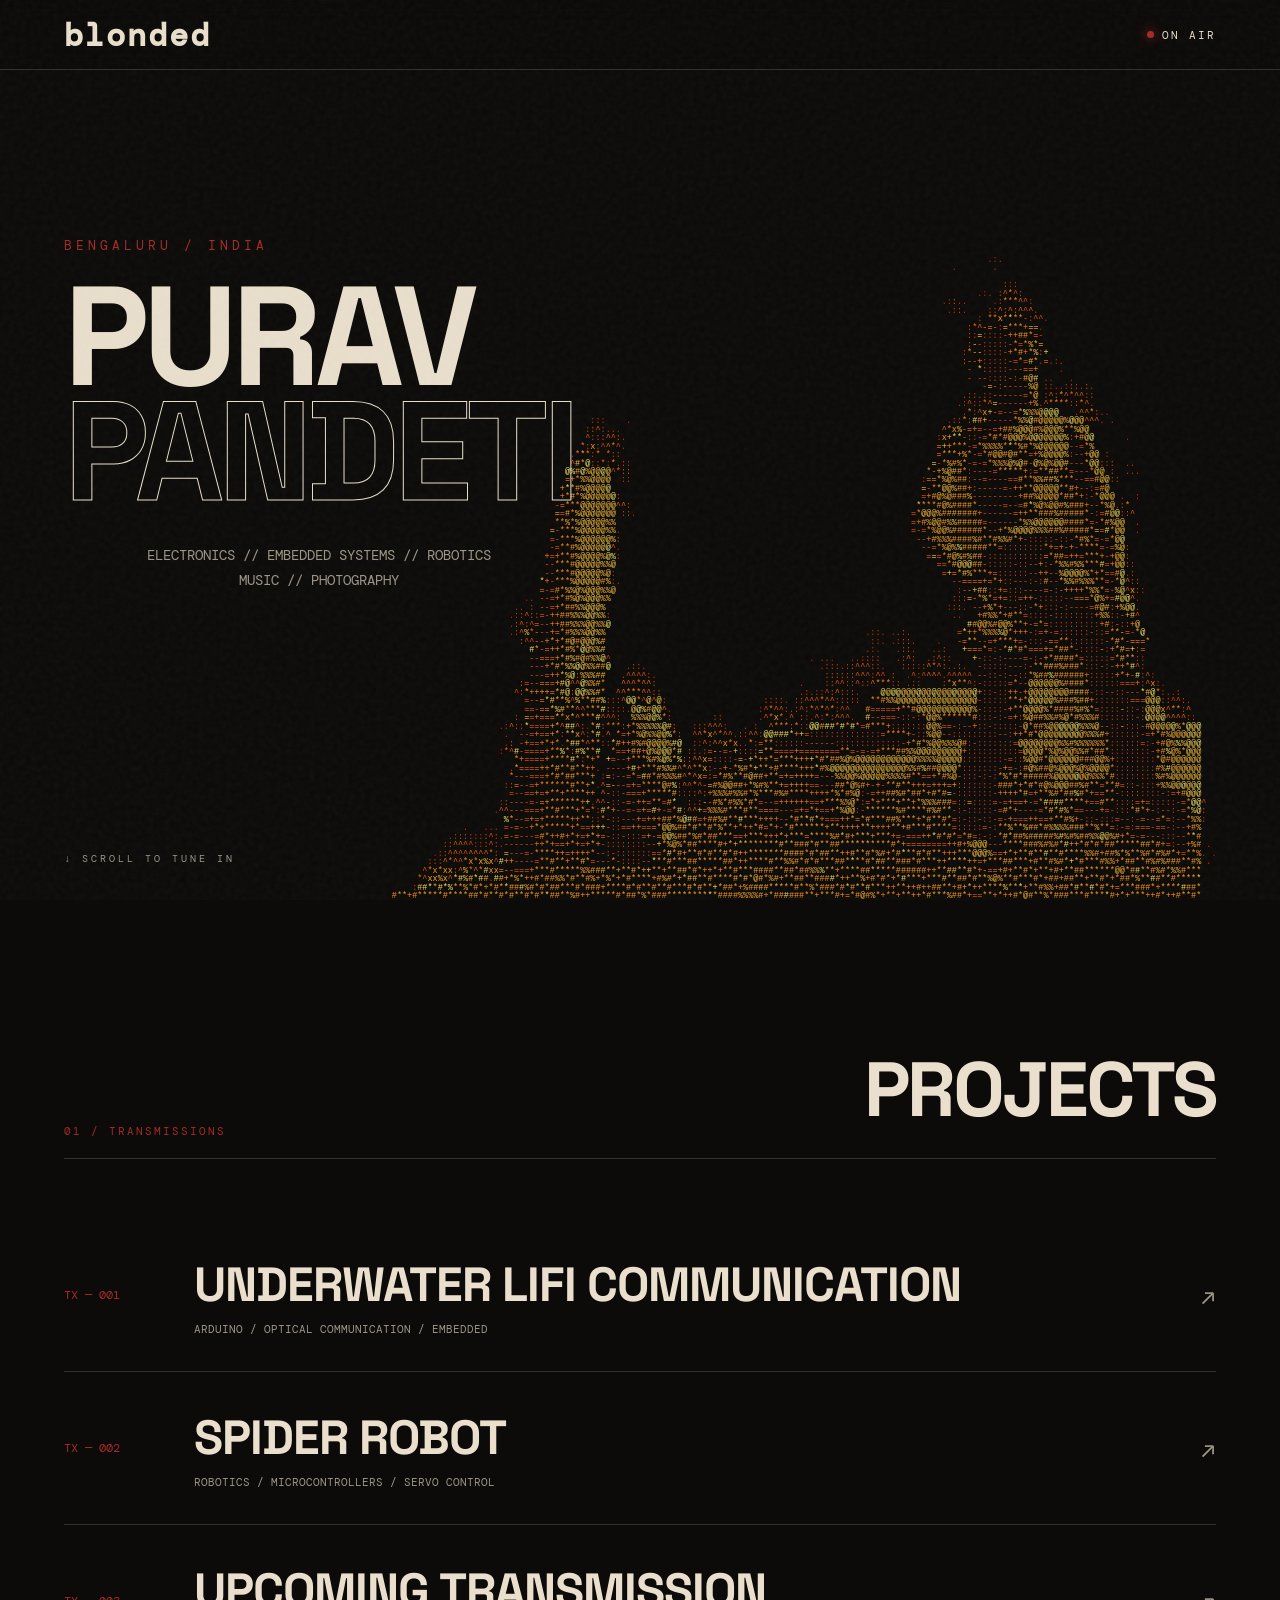
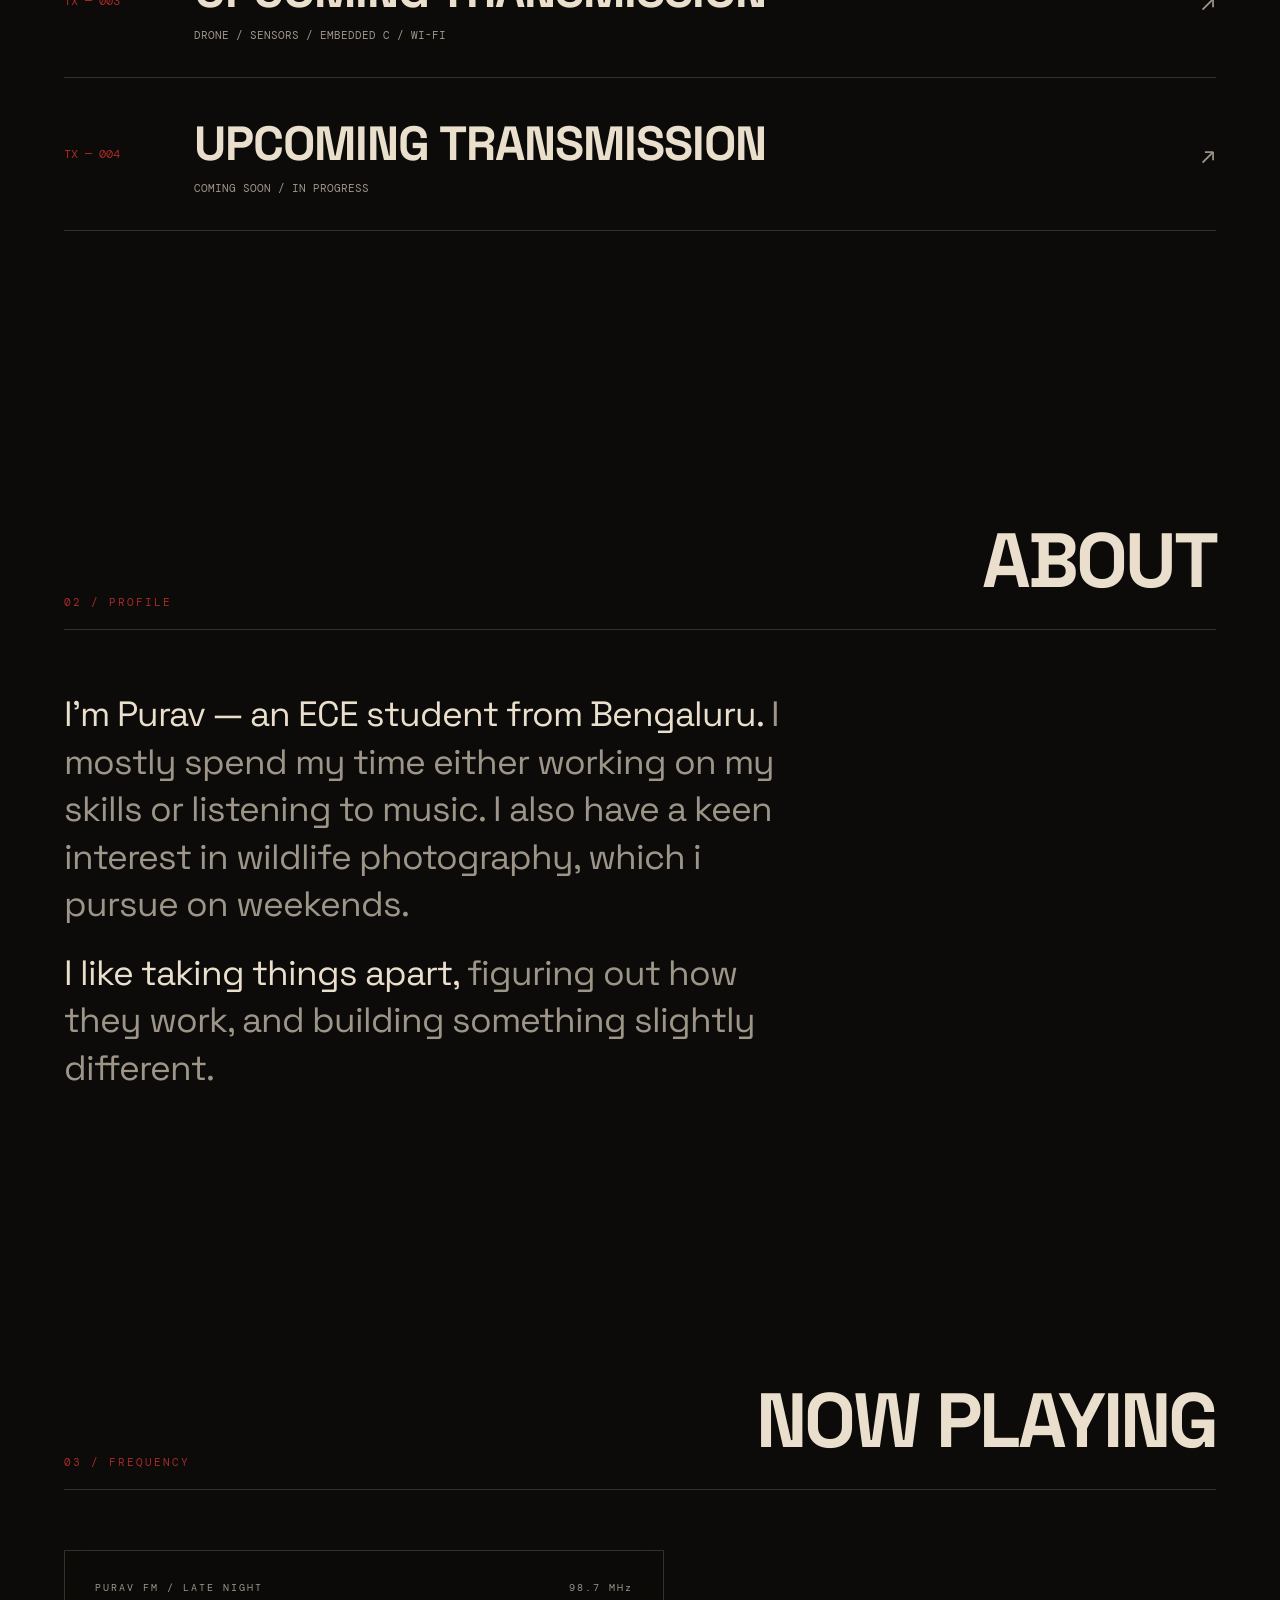
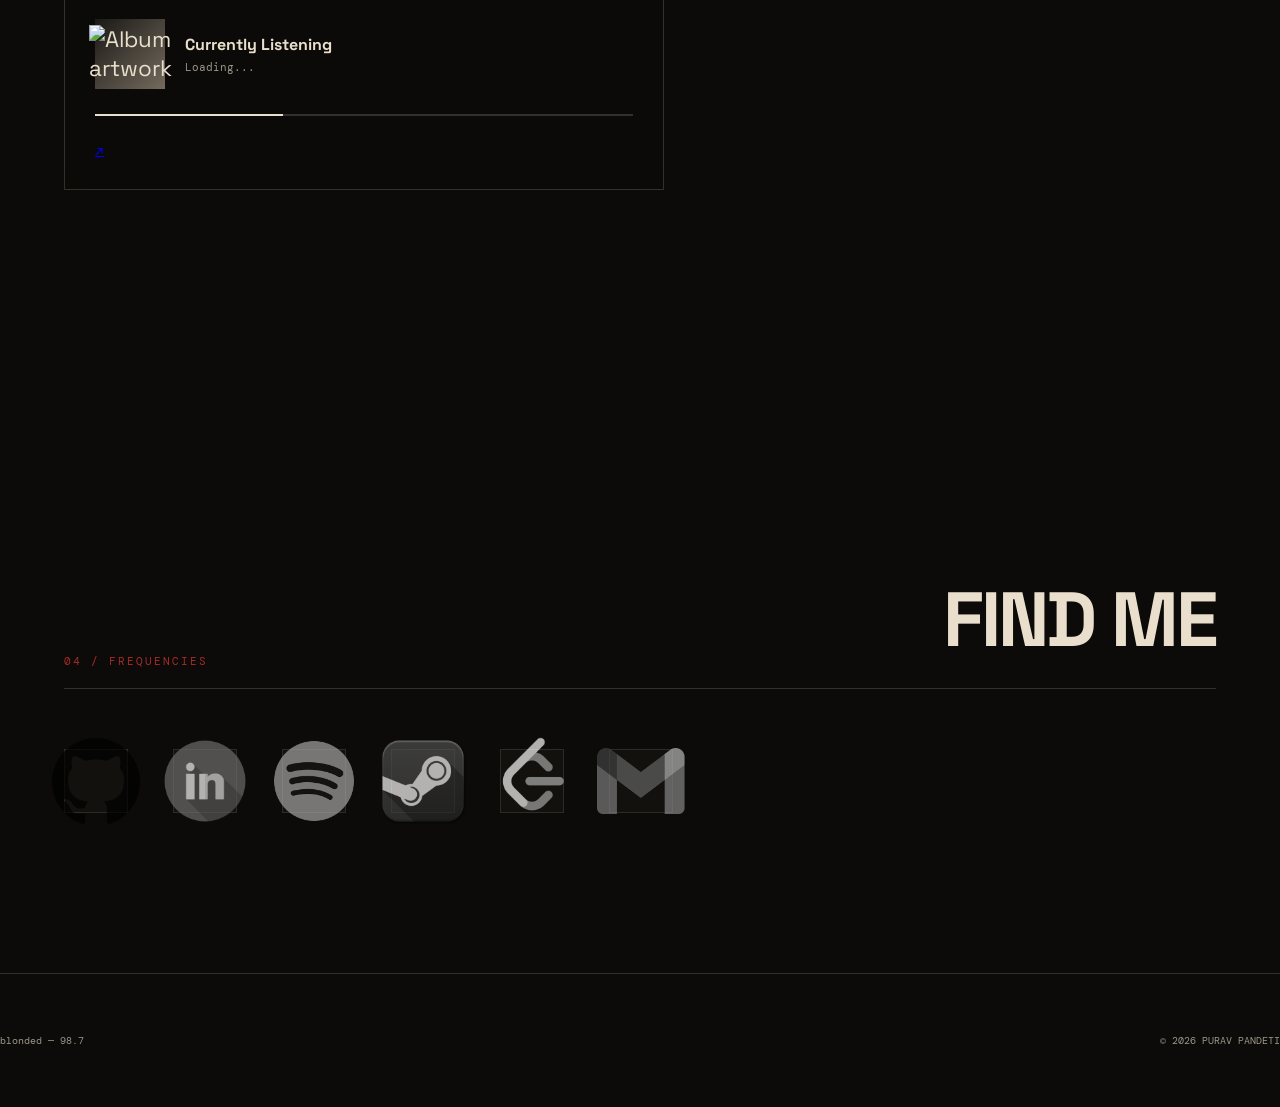
==== commit 5c2b9a17: "Update index.html" ====
--- a/index.html
+++ b/index.html
@@ -210,65 +210,65 @@
 
 <section>
 
-<div class="section-top">
-
-<div class="section-number">
-03 / FREQUENCY
-</div>
-
-<h2 class="section-title">
-Now playing
-</h2>
-
-</div>
-
-
-<div class="player">
-
-<div class="player-top">
-
-<div class="player-label">
-PURAV FM / LATE NIGHT
-</div>
-
-<div class="player-label">
-98.7 MHz
-</div>
-
-</div>
-
-
-<div class="album">
-
-<div class="album-art">
-♫
-</div>
-
-<div class="song">
-
-<h3>Currently Listening</h3>
-
-<p>YOUR FAVORITE ARTIST — YOUR FAVORITE SONG</p>
-
-</div>
-
-</div>
-
-
-<div class="progress">
-<span></span>
-</div>
-
-
-<div class="controls">
-
-<button>↶</button>
-<button>▶</button>
-<button>↷</button>
-
-</div>
-
-</div>
+    <div class="section-top">
+
+        <div class="section-number">
+            03 / FREQUENCY
+        </div>
+
+        <h2 class="section-title">
+            Now playing
+        </h2>
+
+    </div>
+
+    <div class="player">
+
+        <div class="player-top">
+
+            <div class="player-label">
+                PURAV FM / LATE NIGHT
+            </div>
+
+            <div class="player-label">
+                98.7 MHz
+            </div>
+
+        </div>
+
+        <div class="album">
+
+            <div class="album-art">
+                <img id="spotify-art" src="" alt="Album artwork">
+            </div>
+
+            <div class="song">
+
+                <h3 id="spotify-song">
+                    Currently Listening
+                </h3>
+
+                <p id="spotify-artist">
+                    Loading...
+                </p>
+
+            </div>
+
+        </div>
+
+        <div class="progress">
+            <span id="spotify-progress"></span>
+        </div>
+
+        <div class="controls">
+
+            <a id="spotify-link" href="#" target="_blank">
+                ↗
+            </a>
+
+        </div>
+
+    </div>
 
 </section>
 
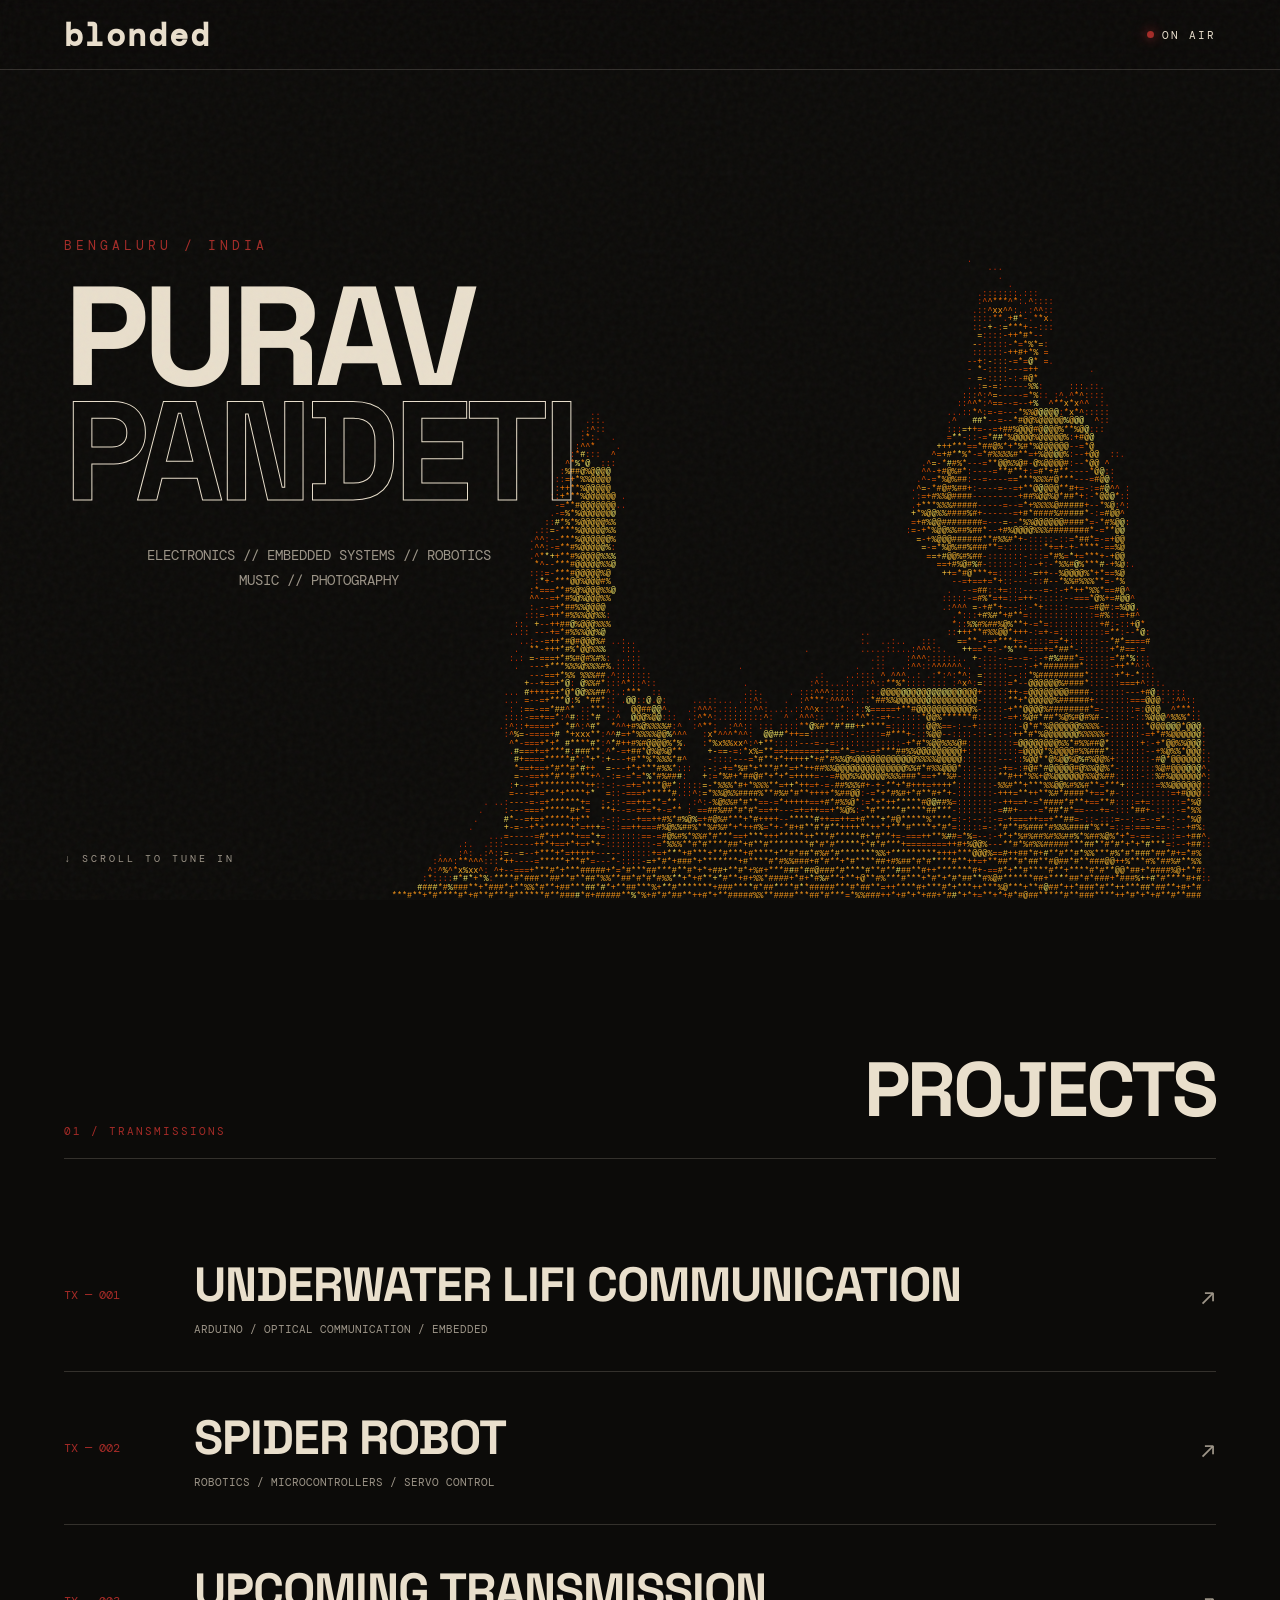
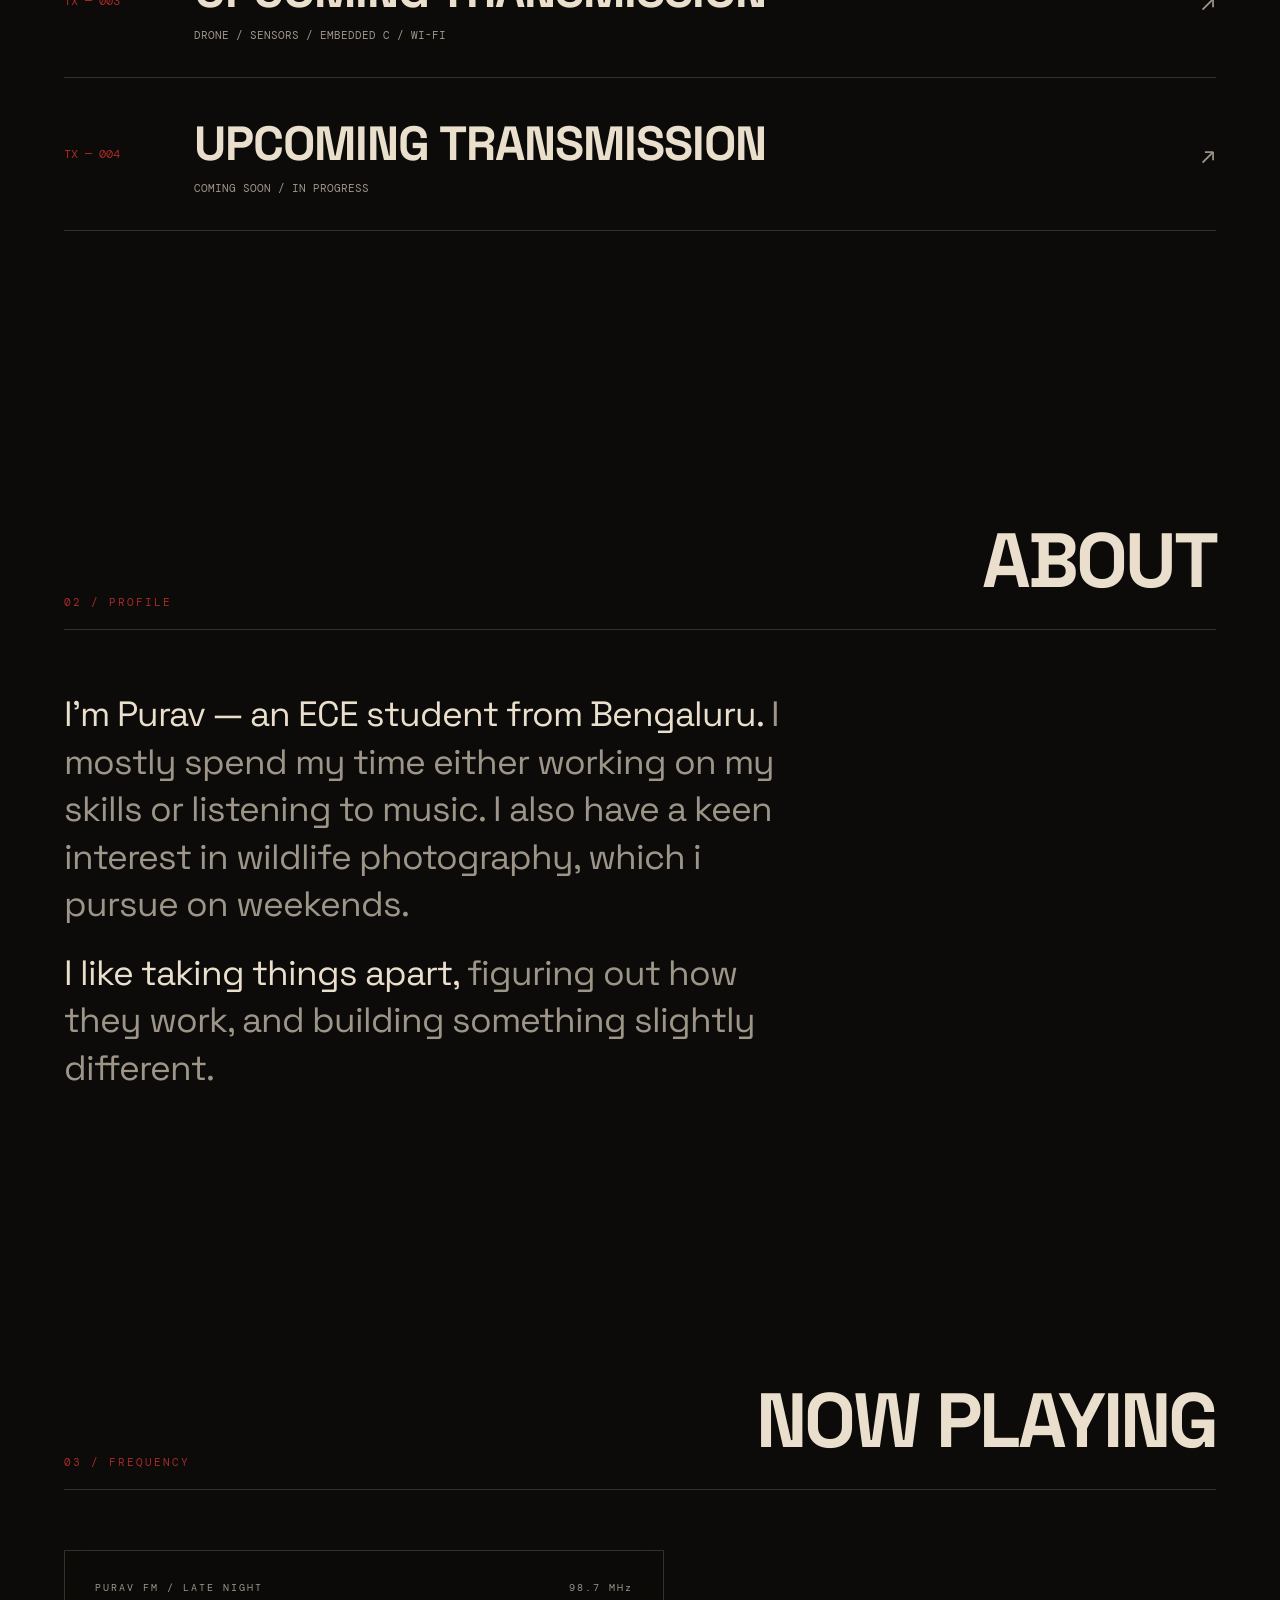
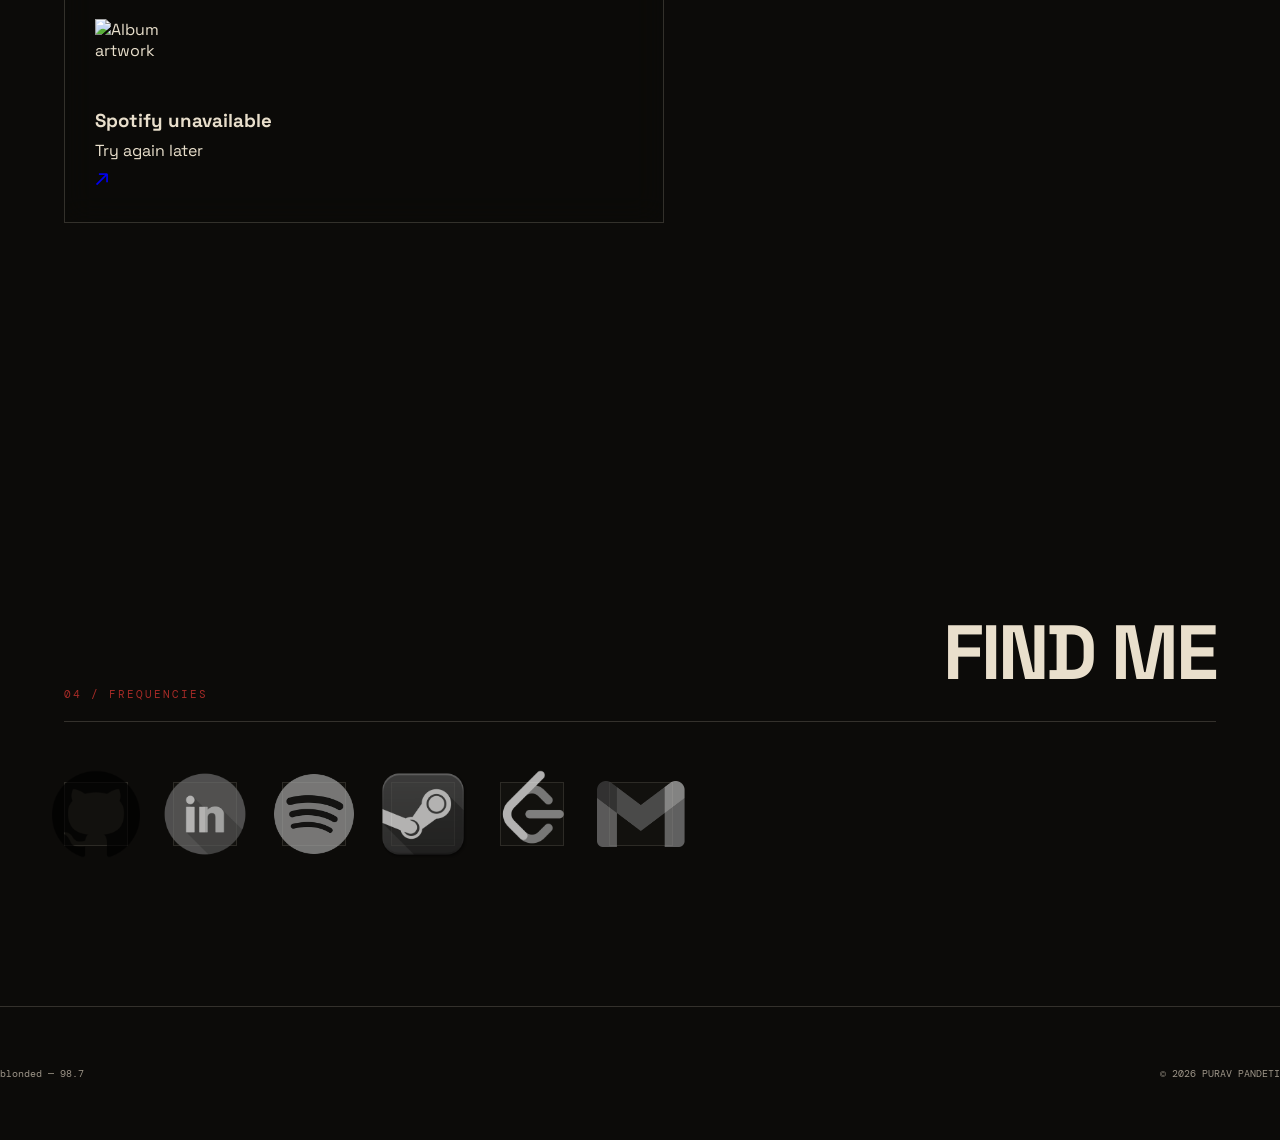
==== commit 99a00b1c: "Update index.html" ====
--- a/index.html
+++ b/index.html
@@ -455,5 +455,64 @@
 addEventListener('resize',size);
 })();
 </script>
+
+  <script>
+async function updateSpotify() {
+
+    try {
+
+        const response = await fetch(
+            "https://blonded-one.vercel.app/api/now-playing"
+        );
+
+        const data = await response.json();
+
+        const song = document.getElementById("spotify-song");
+        const artist = document.getElementById("spotify-artist");
+        const art = document.getElementById("spotify-art");
+        const progress = document.getElementById("spotify-progress");
+        const link = document.getElementById("spotify-link");
+
+        if (!data.is_playing) {
+
+            song.textContent = "Not currently playing";
+            artist.textContent = "Spotify";
+            art.style.display = "none";
+            progress.style.width = "0%";
+            link.style.display = "none";
+
+            return;
+        }
+
+        art.style.display = "block";
+        link.style.display = "block";
+
+        song.textContent = data.song;
+        artist.textContent = data.artist;
+        art.src = data.album_art;
+        link.href = data.spotify_url;
+
+        const percentage =
+            (data.progress_ms / data.duration_ms) * 100;
+
+        progress.style.width = percentage + "%";
+
+    } catch (error) {
+
+        console.error("Spotify error:", error);
+
+        document.getElementById("spotify-song").textContent =
+            "Spotify unavailable";
+
+        document.getElementById("spotify-artist").textContent =
+            "Try again later";
+    }
+}
+
+updateSpotify();
+
+// Update every 10 seconds
+setInterval(updateSpotify, 10000);
+</script>
 </body>
 </html>
--- a/style.css
+++ b/style.css
@@ -268,77 +268,37 @@
     letter-spacing: 2px;
 }
 
-.album {
-    display: flex;
-
-    gap: 20px;
-
-    align-items: center;
-}
-
 .album-art {
-    width: 70px;
-    height: 70px;
-
-    background:
-        linear-gradient(135deg, #1a1916, #746a5d);
-
-    display: flex;
-
-    align-items: center;
-    justify-content: center;
-
-    font-size: 1.4rem;
+    width: 90px;
+    height: 90px;
+    overflow: hidden;
+    flex-shrink: 0;
+}
+
+.album-art img {
+    width: 100%;
+    height: 100%;
+    object-fit: cover;
 }
 
 .song h3 {
-    font-size: 1rem;
+    margin-bottom: 8px;
 }
 
 .song p {
-    color: var(--muted);
-
-    font-family: "DM Mono", monospace;
-
-    font-size: .7rem;
-
-    margin-top: 5px;
-}
-
-.progress {
-    height: 2px;
-
-    background: var(--line);
-
-    margin: 25px 0;
-}
-
-.progress span {
+    margin: 0;
+}
+
+#spotify-progress {
     display: block;
-
-    width: 35%;
-
+    width: 0%;
     height: 100%;
-
-    background: var(--cream);
-}
-
-.controls {
-    display: flex;
-
-    gap: 25px;
-
-    font-size: .9rem;
-}
-
-.controls button {
-    border: none;
-
-    background: none;
-
-    color: var(--cream);
-
-    cursor: pointer;
+    transition: width 1s linear;
+}
+
+#spotify-link {
+    text-decoration: none;
+    font-size: 24px;
 }
 
 /* TRANSMISSIONS */
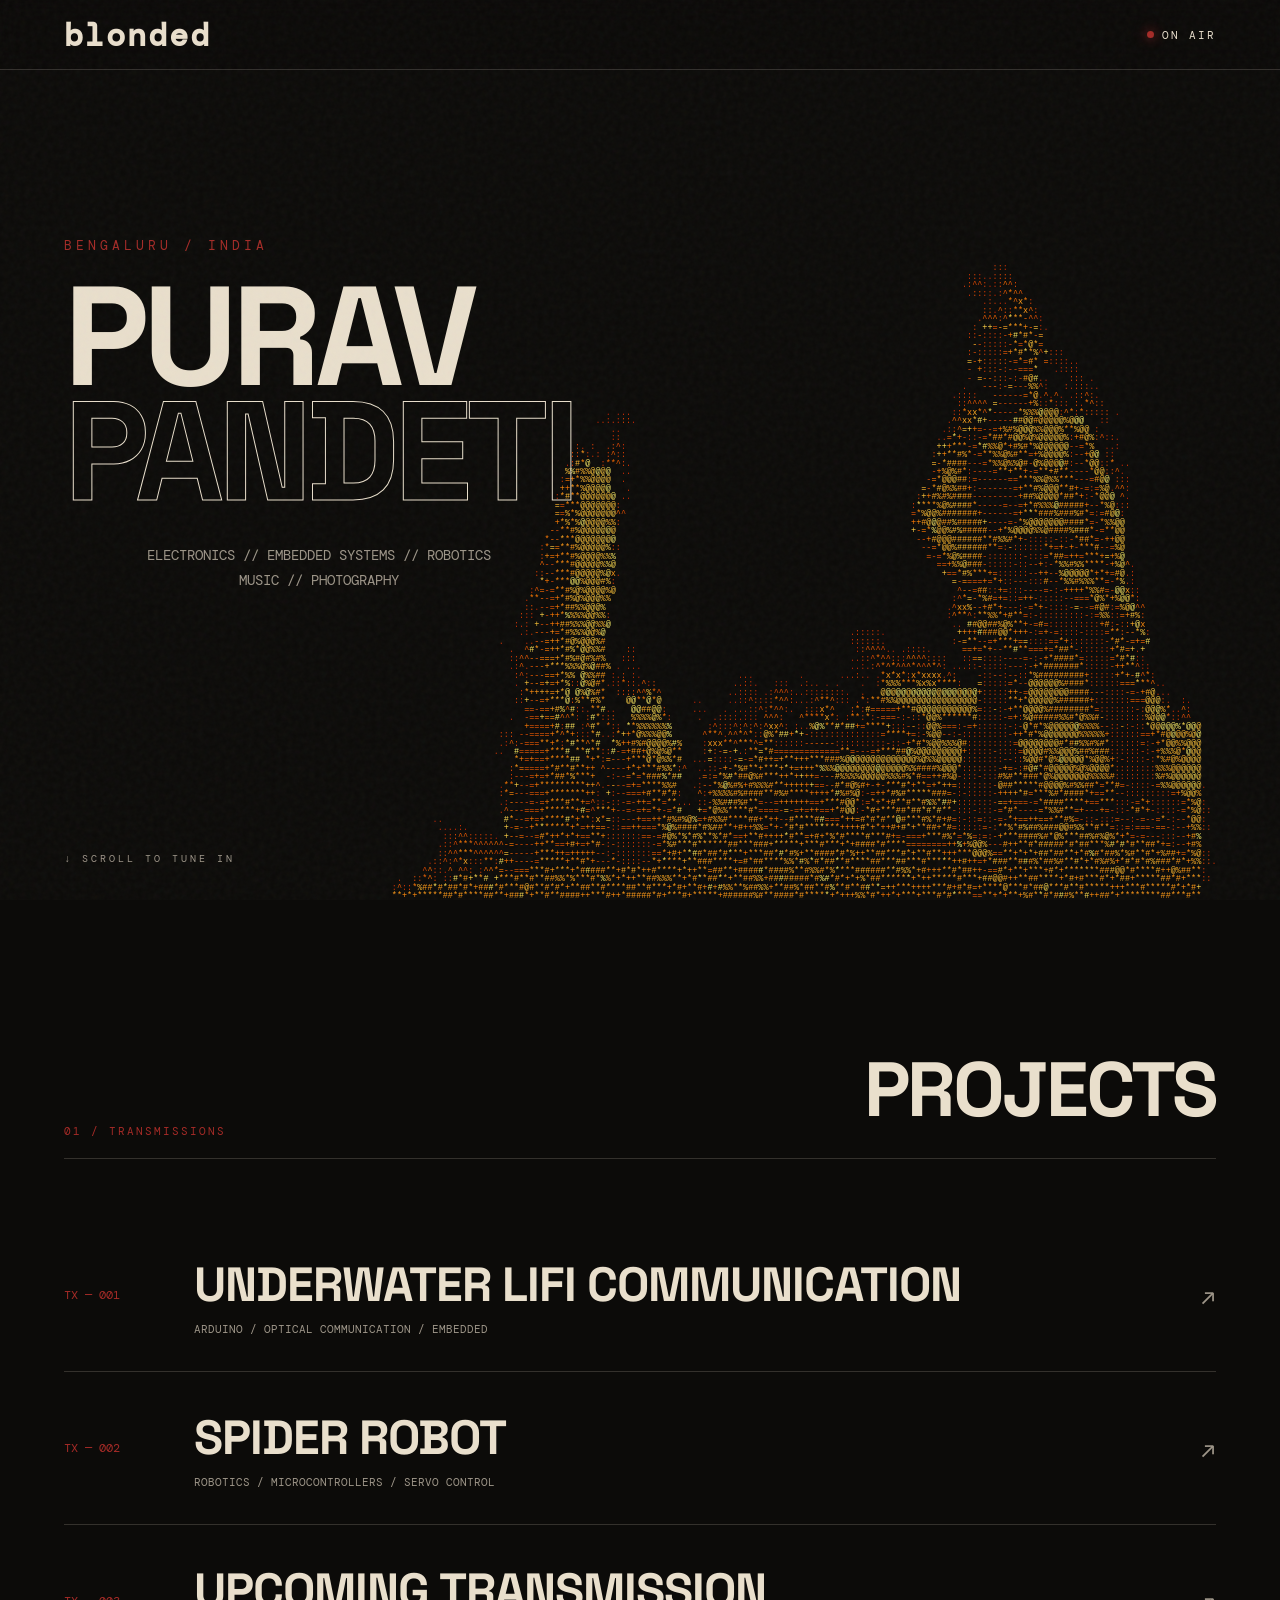
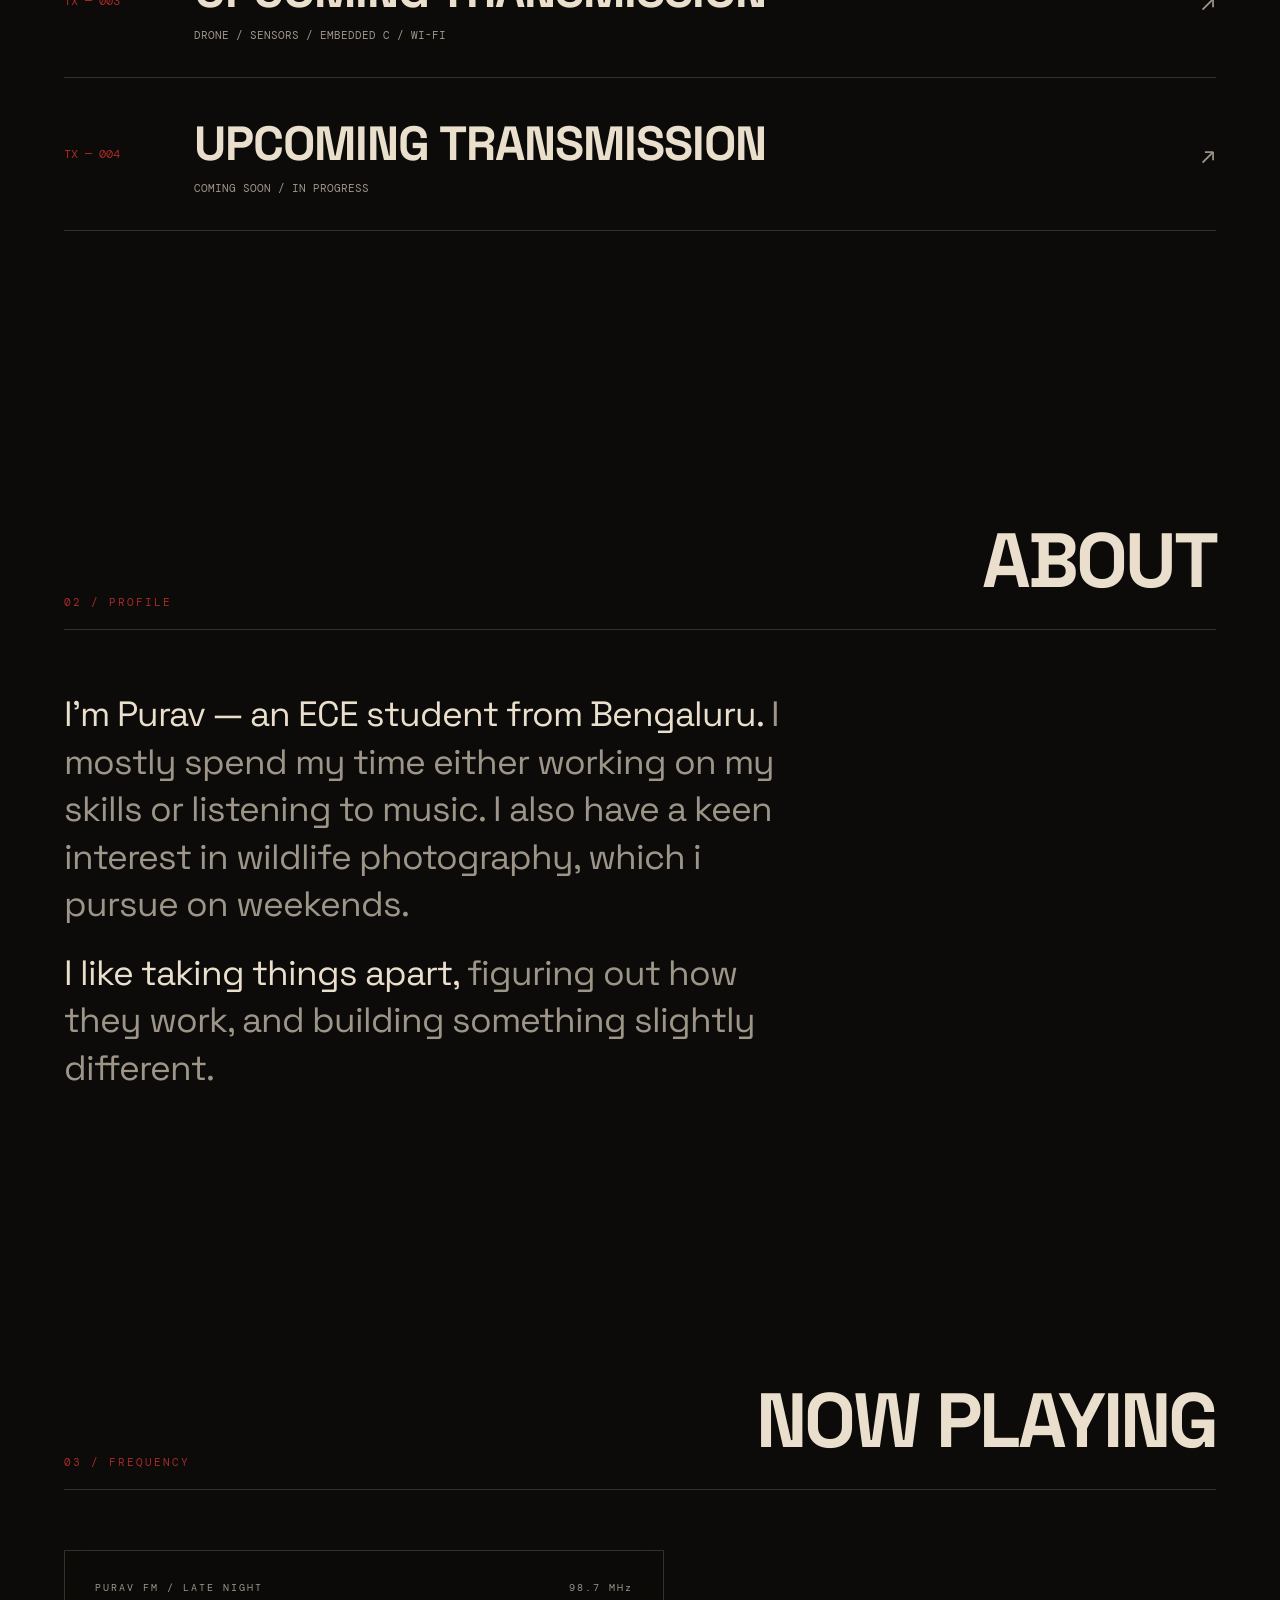
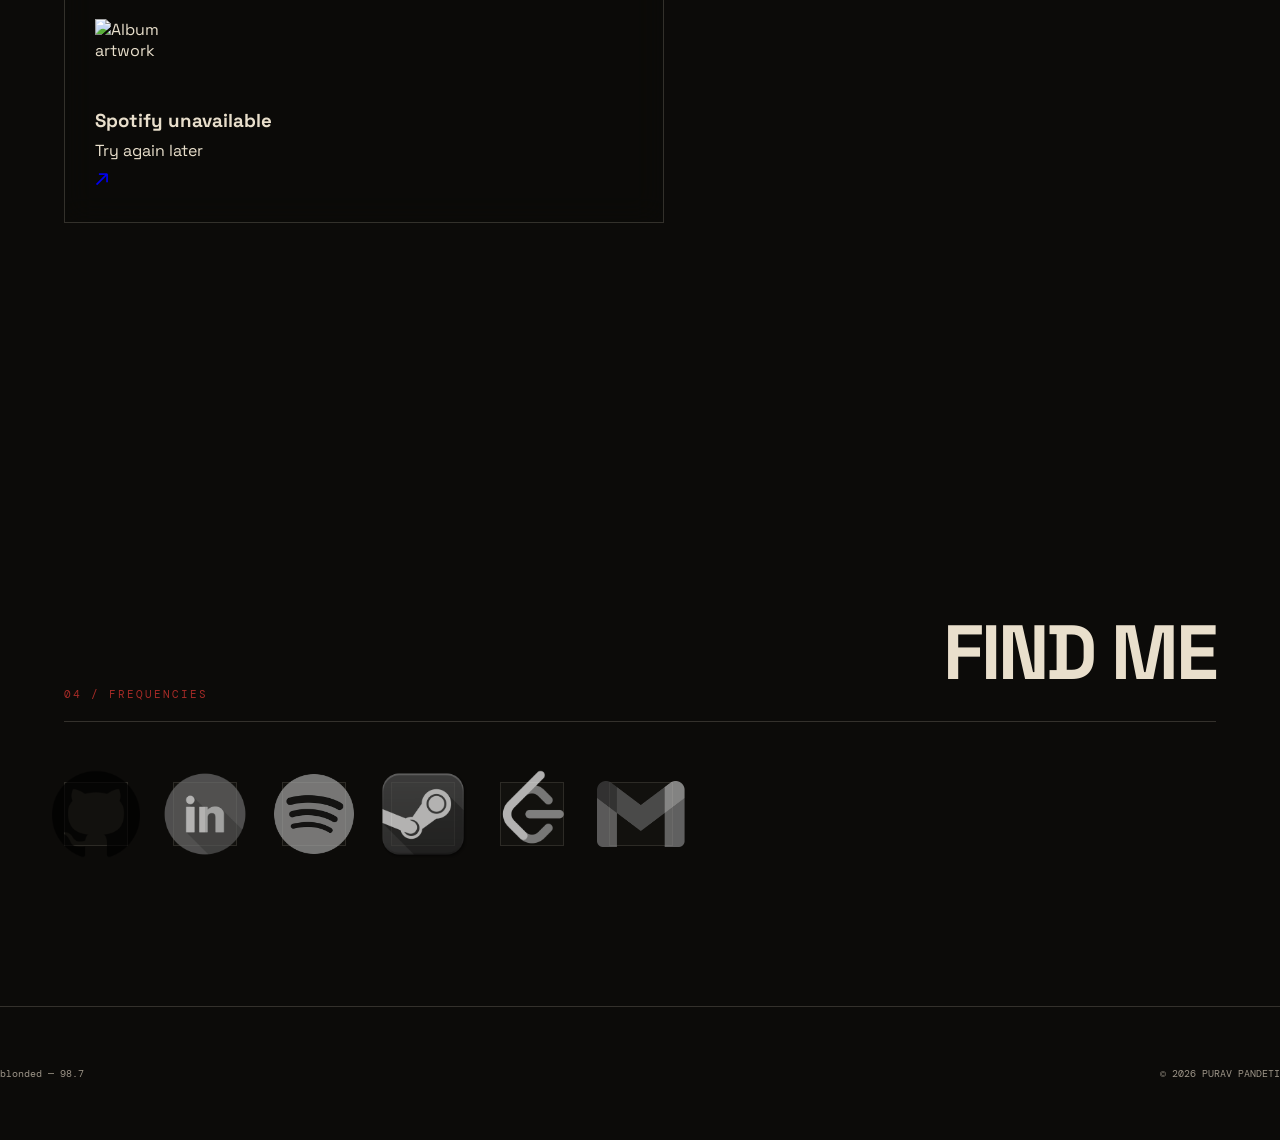
==== commit acef2824: "Update index.html" ====
--- a/index.html
+++ b/index.html
@@ -456,16 +456,24 @@
 })();
 </script>
 
-  <script>
+<script>
 async function updateSpotify() {
-
     try {
-
         const response = await fetch(
-            "https://blonded-one.vercel.app/api/now-playing"
+            "https://blonded-one.vercel.app/api/now-playing",
+            {
+                method: "GET",
+                cache: "no-store"
+            }
         );
 
+        if (!response.ok) {
+            throw new Error("API returned " + response.status);
+        }
+
         const data = await response.json();
+
+        console.log("Spotify data:", data);
 
         const song = document.getElementById("spotify-song");
         const artist = document.getElementById("spotify-artist");
@@ -474,13 +482,11 @@
         const link = document.getElementById("spotify-link");
 
         if (!data.is_playing) {
-
             song.textContent = "Not currently playing";
             artist.textContent = "Spotify";
             art.style.display = "none";
+            link.style.display = "none";
             progress.style.width = "0%";
-            link.style.display = "none";
-
             return;
         }
 
@@ -489,7 +495,10 @@
 
         song.textContent = data.song;
         artist.textContent = data.artist;
+
         art.src = data.album_art;
+        art.alt = data.album + " artwork";
+
         link.href = data.spotify_url;
 
         const percentage =
@@ -498,7 +507,6 @@
         progress.style.width = percentage + "%";
 
     } catch (error) {
-
         console.error("Spotify error:", error);
 
         document.getElementById("spotify-song").textContent =
@@ -511,7 +519,6 @@
 
 updateSpotify();
 
-// Update every 10 seconds
 setInterval(updateSpotify, 10000);
 </script>
 </body>
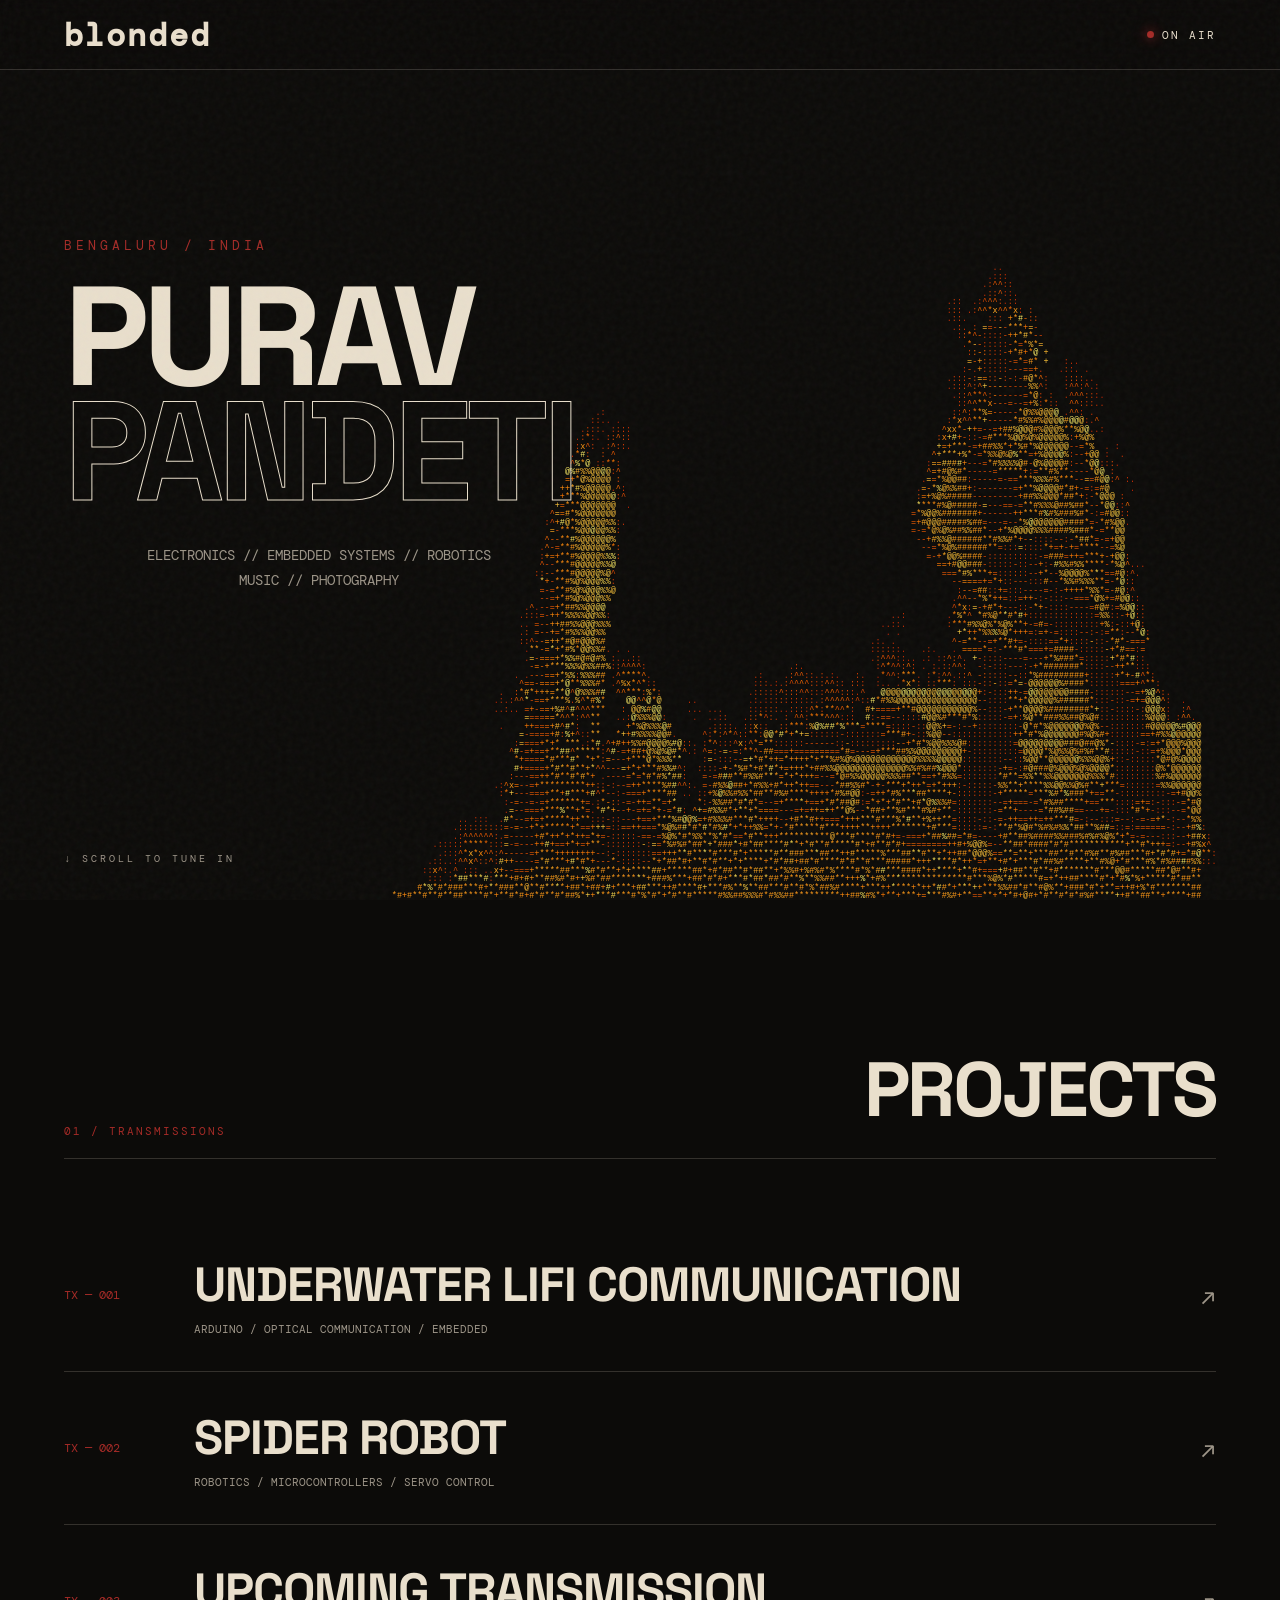
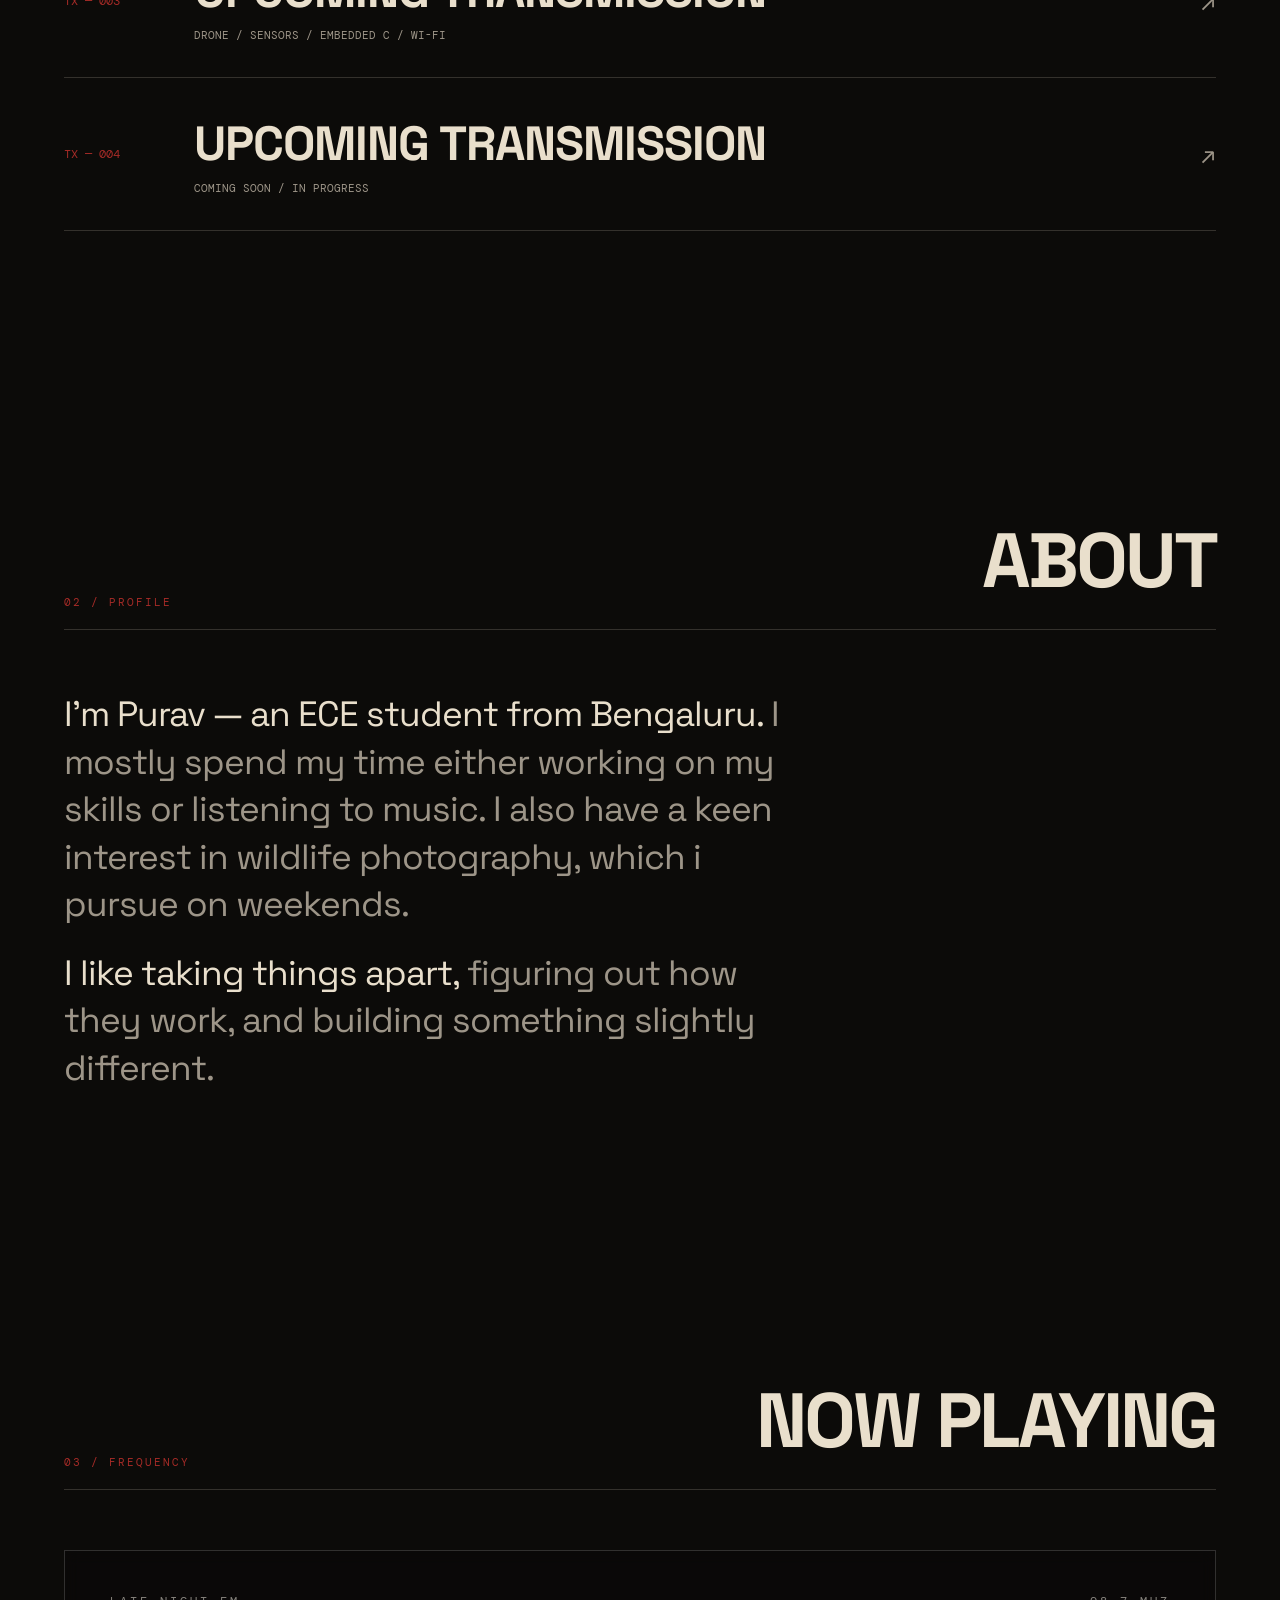
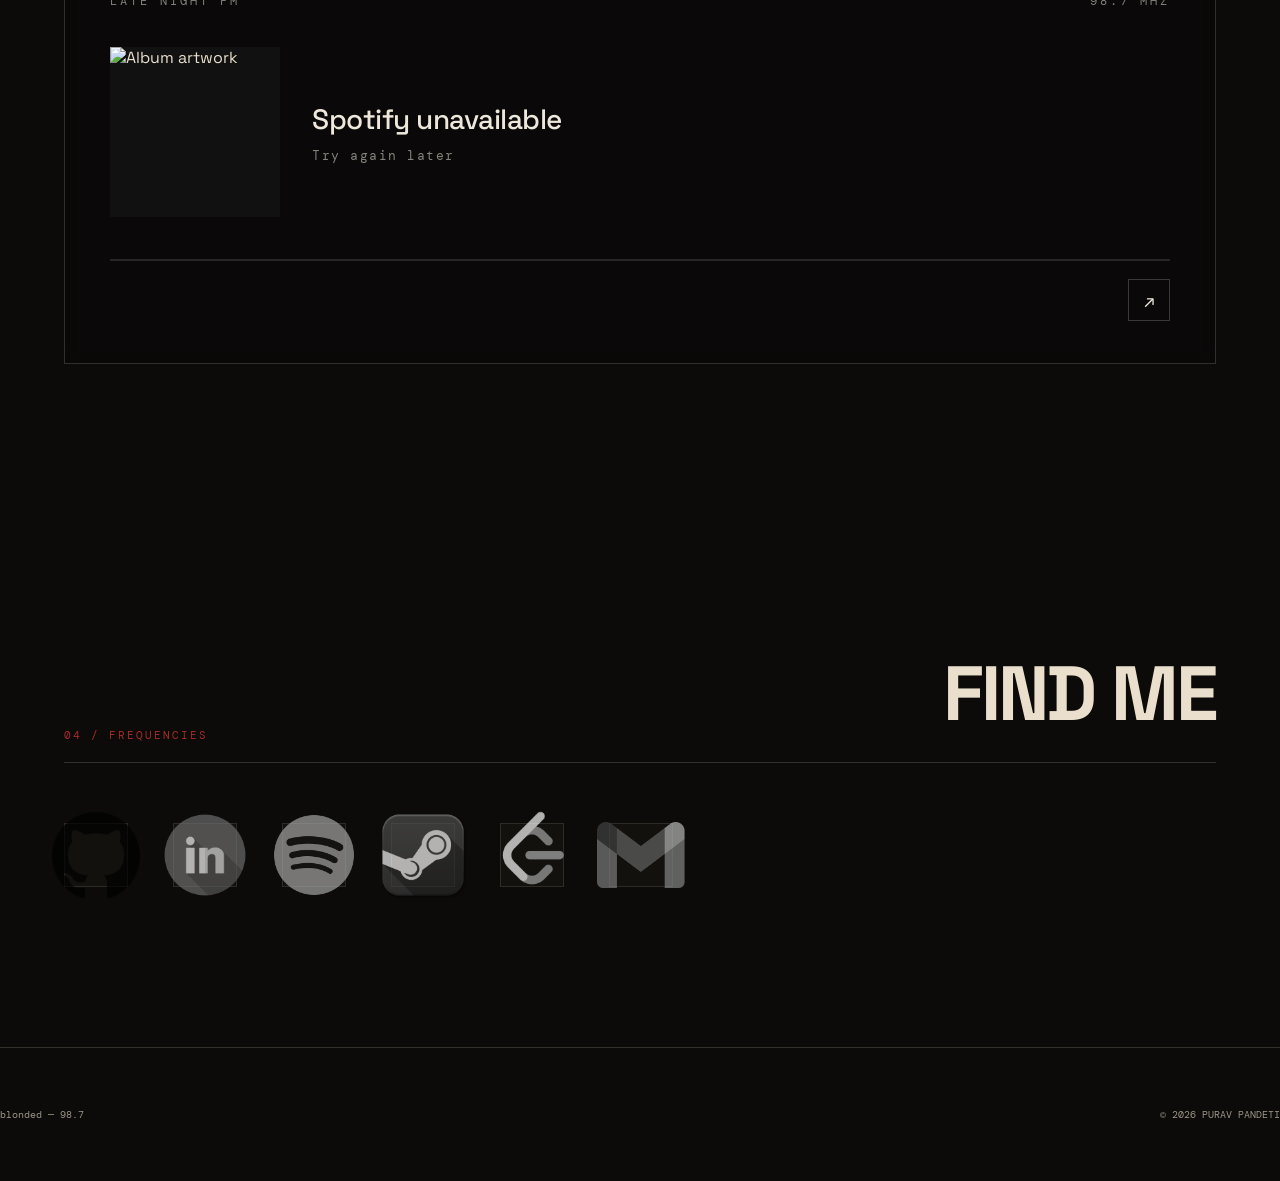
==== commit a2e10c6a: "Update index.html" ====
--- a/index.html
+++ b/index.html
@@ -227,7 +227,7 @@
         <div class="player-top">
 
             <div class="player-label">
-                PURAV FM / LATE NIGHT
+                LATE NIGHT FM
             </div>
 
             <div class="player-label">
--- a/style.css
+++ b/style.css
@@ -237,70 +237,126 @@
 /* RADIO PLAYER */
 
 .player {
-    border: 1px solid var(--line);
-
-    background: rgba(12,11,9,.65);
-
-    backdrop-filter: blur(15px);
-
-    padding: 30px;
-
-    max-width: 600px;
-
-    margin-bottom: 100px;
-}
+    margin-top: 35px;
+    padding: 42px 45px;
+    border: 1px solid rgba(255,255,255,0.16);
+    background: rgba(10, 9, 8, 0.55);
+    backdrop-filter: blur(8px);
+}
+
+/* Top radio bar */
 
 .player-top {
     display: flex;
-
     justify-content: space-between;
-
-    margin-bottom: 25px;
+    align-items: center;
+    margin-bottom: 38px;
 }
 
 .player-label {
     font-family: "DM Mono", monospace;
-
-    font-size: .65rem;
-
-    color: var(--muted);
-
-    letter-spacing: 2px;
-}
+    font-size: 12px;
+    letter-spacing: 3px;
+    color: rgba(235,230,220,0.55);
+    text-transform: uppercase;
+}
+
+/* Main player */
+
+.album {
+    display: flex;
+    align-items: center;
+    gap: 32px;
+}
+
+/* Album artwork */
 
 .album-art {
-    width: 90px;
-    height: 90px;
+    width: 170px;
+    height: 170px;
+    flex-shrink: 0;
     overflow: hidden;
-    flex-shrink: 0;
+    background: #111;
 }
 
 .album-art img {
     width: 100%;
     height: 100%;
+    display: block;
     object-fit: cover;
 }
 
+/* Song information */
+
+.song {
+    min-width: 0;
+}
+
 .song h3 {
-    margin-bottom: 8px;
+    margin: 0 0 10px;
+    font-size: 28px;
+    font-weight: 500;
+    letter-spacing: -0.5px;
+    color: #eee8dc;
 }
 
 .song p {
     margin: 0;
+    font-family: "DM Mono", monospace;
+    font-size: 13px;
+    letter-spacing: 1.5px;
+    color: rgba(235,230,220,0.55);
+}
+
+/* Progress */
+
+.progress {
+    width: 100%;
+    height: 2px;
+    margin-top: 42px;
+    background: rgba(255,255,255,0.12);
+    overflow: hidden;
 }
 
 #spotify-progress {
     display: block;
+    height: 100%;
     width: 0%;
-    height: 100%;
+    background: #eee8dc;
     transition: width 1s linear;
 }
 
+/* Controls */
+
+.controls {
+    display: flex;
+    justify-content: flex-end;
+    margin-top: 18px;
+}
+
 #spotify-link {
+    display: flex;
+    align-items: center;
+    justify-content: center;
+
+    width: 42px;
+    height: 42px;
+
+    border: 1px solid rgba(255,255,255,0.2);
+
+    color: #eee8dc;
     text-decoration: none;
-    font-size: 24px;
-}
-
+
+    font-size: 18px;
+
+    transition: 0.25s ease;
+}
+
+#spotify-link:hover {
+    background: #eee8dc;
+    color: #111;
+    transform: translateY(-2px);
+}
 /* TRANSMISSIONS */
 
 .transmission {
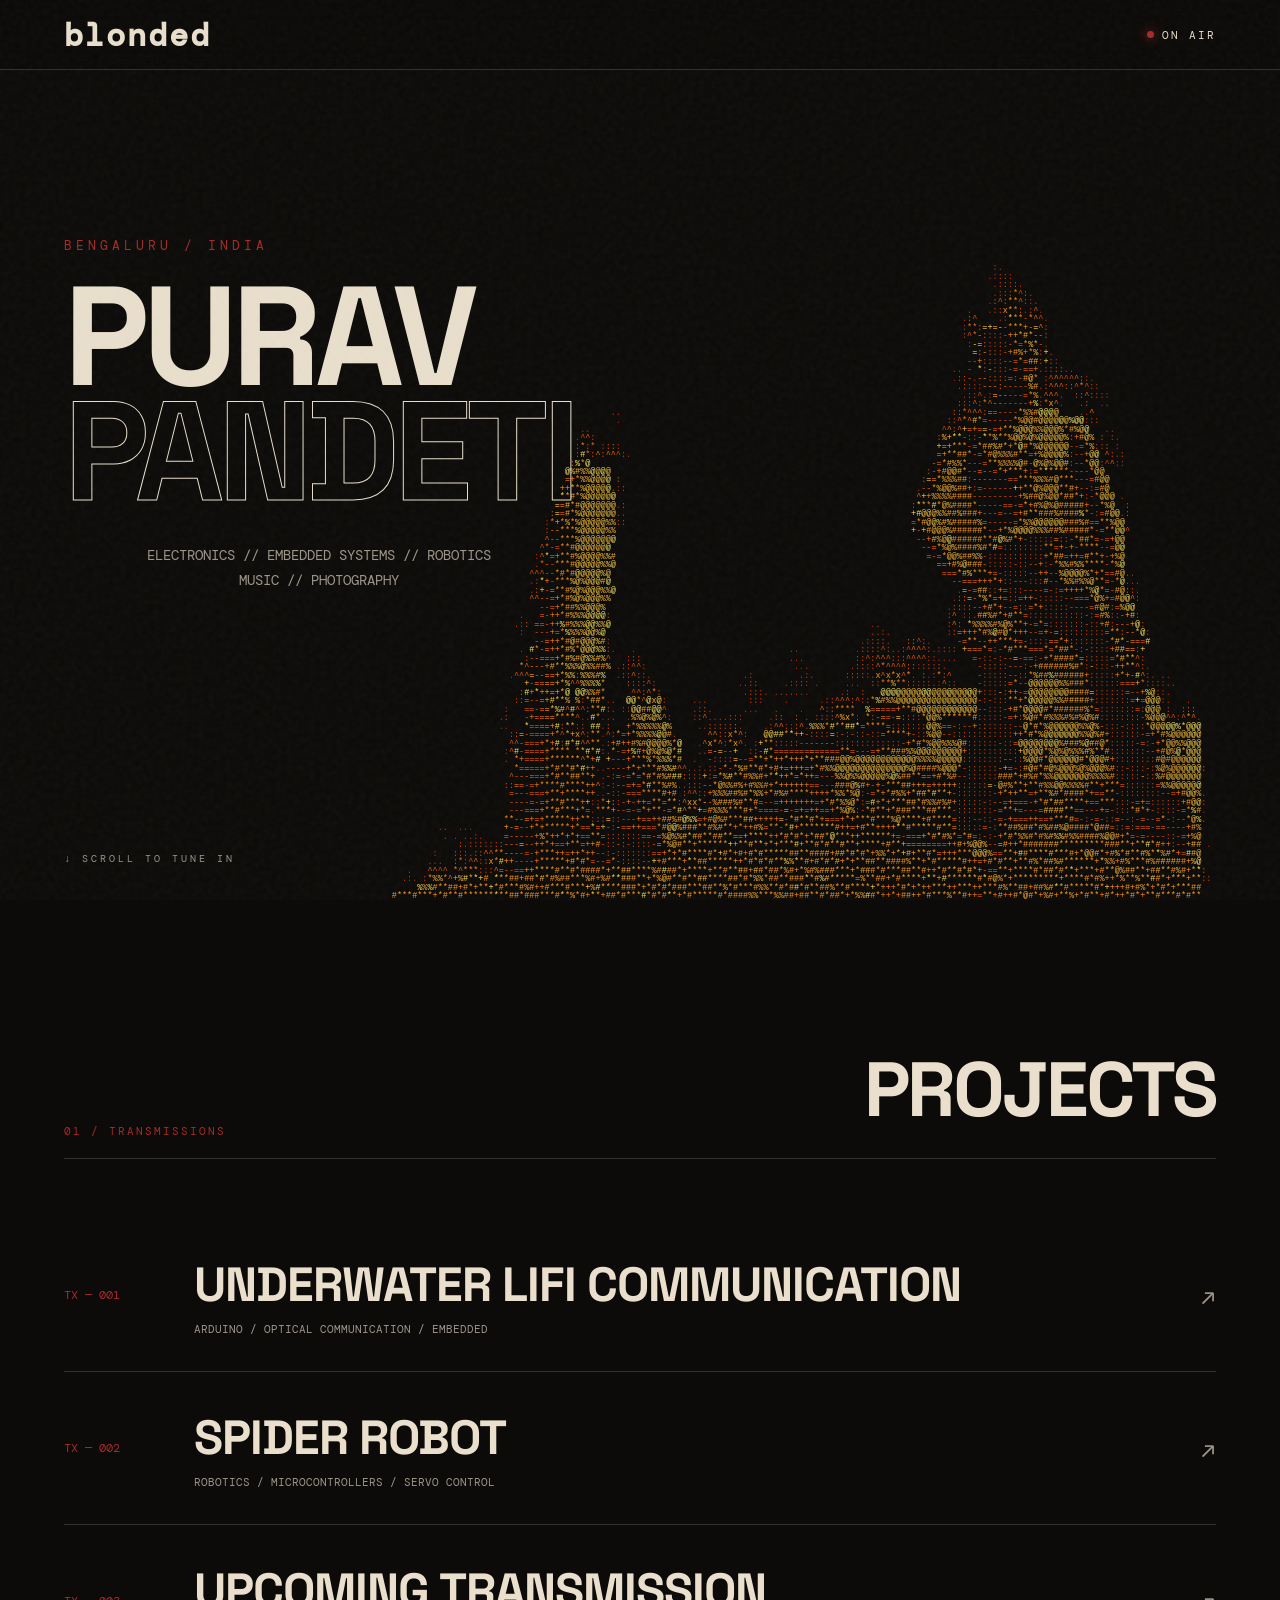
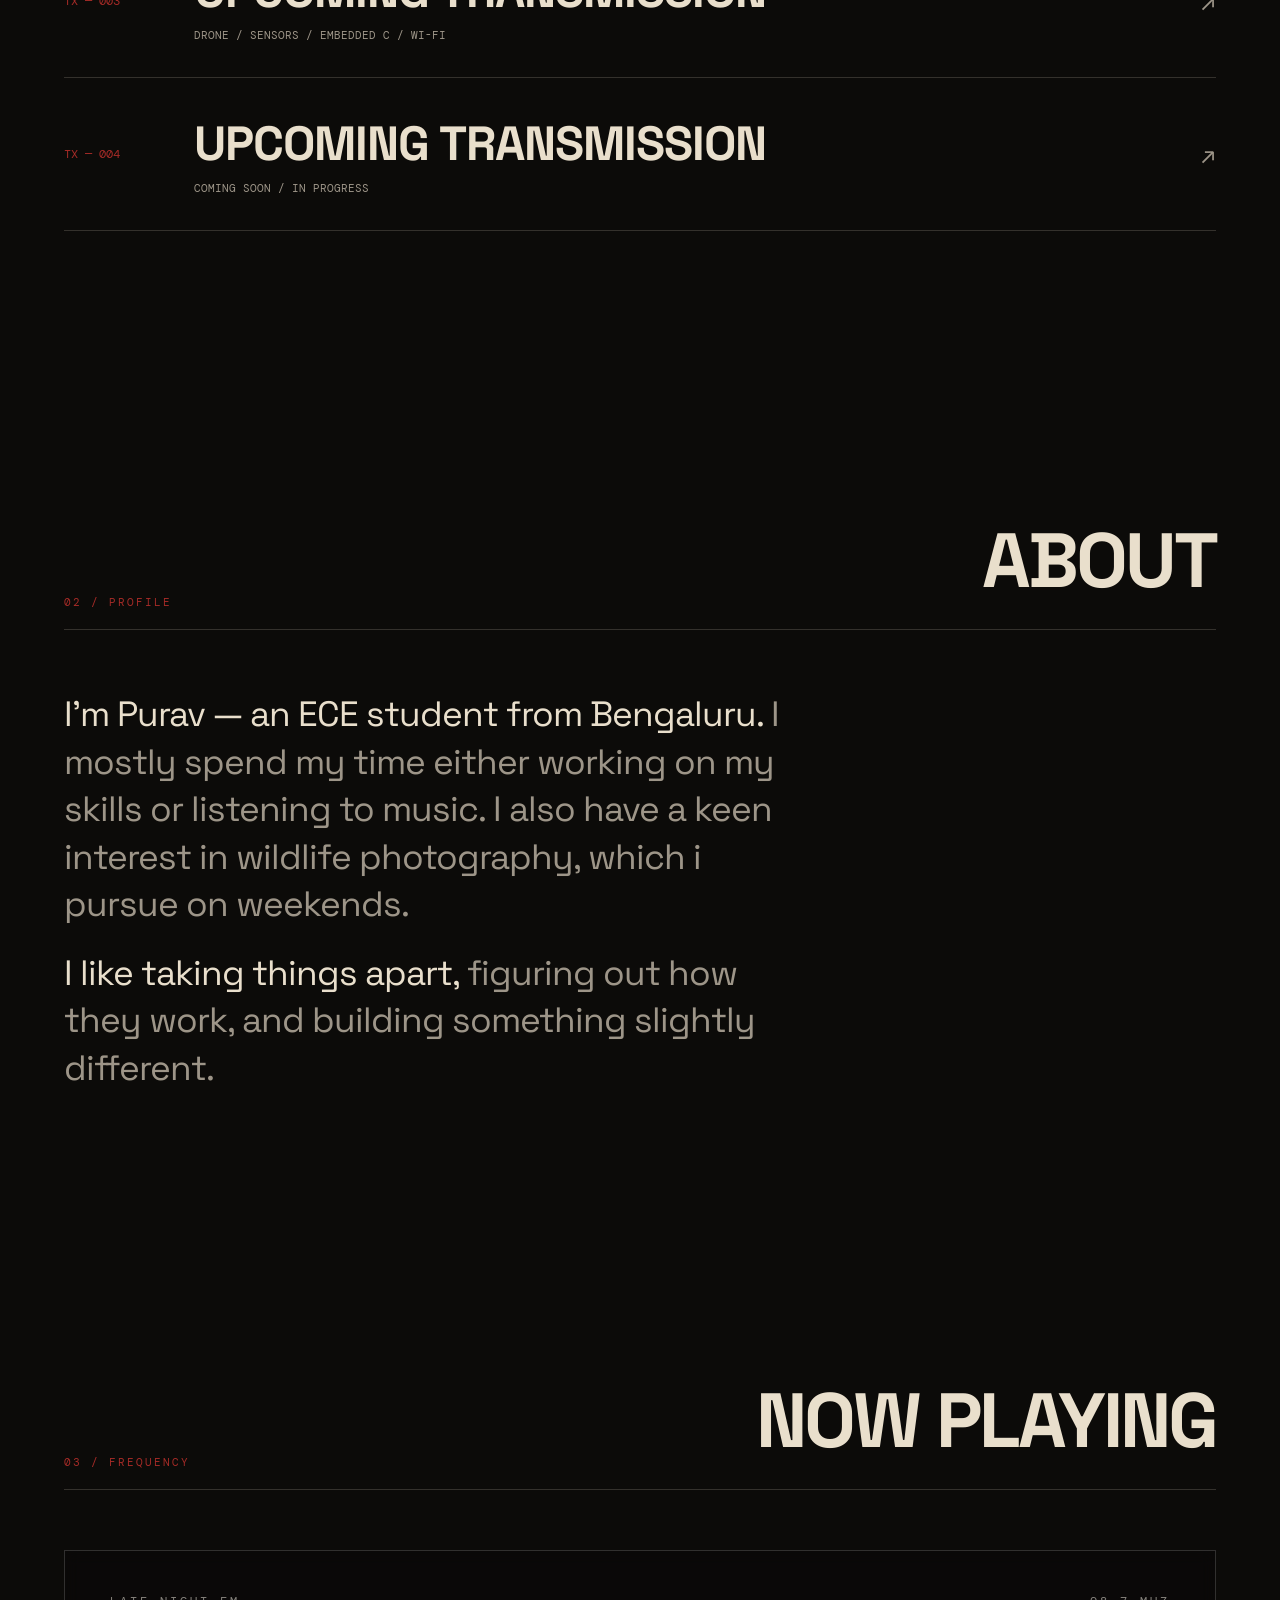
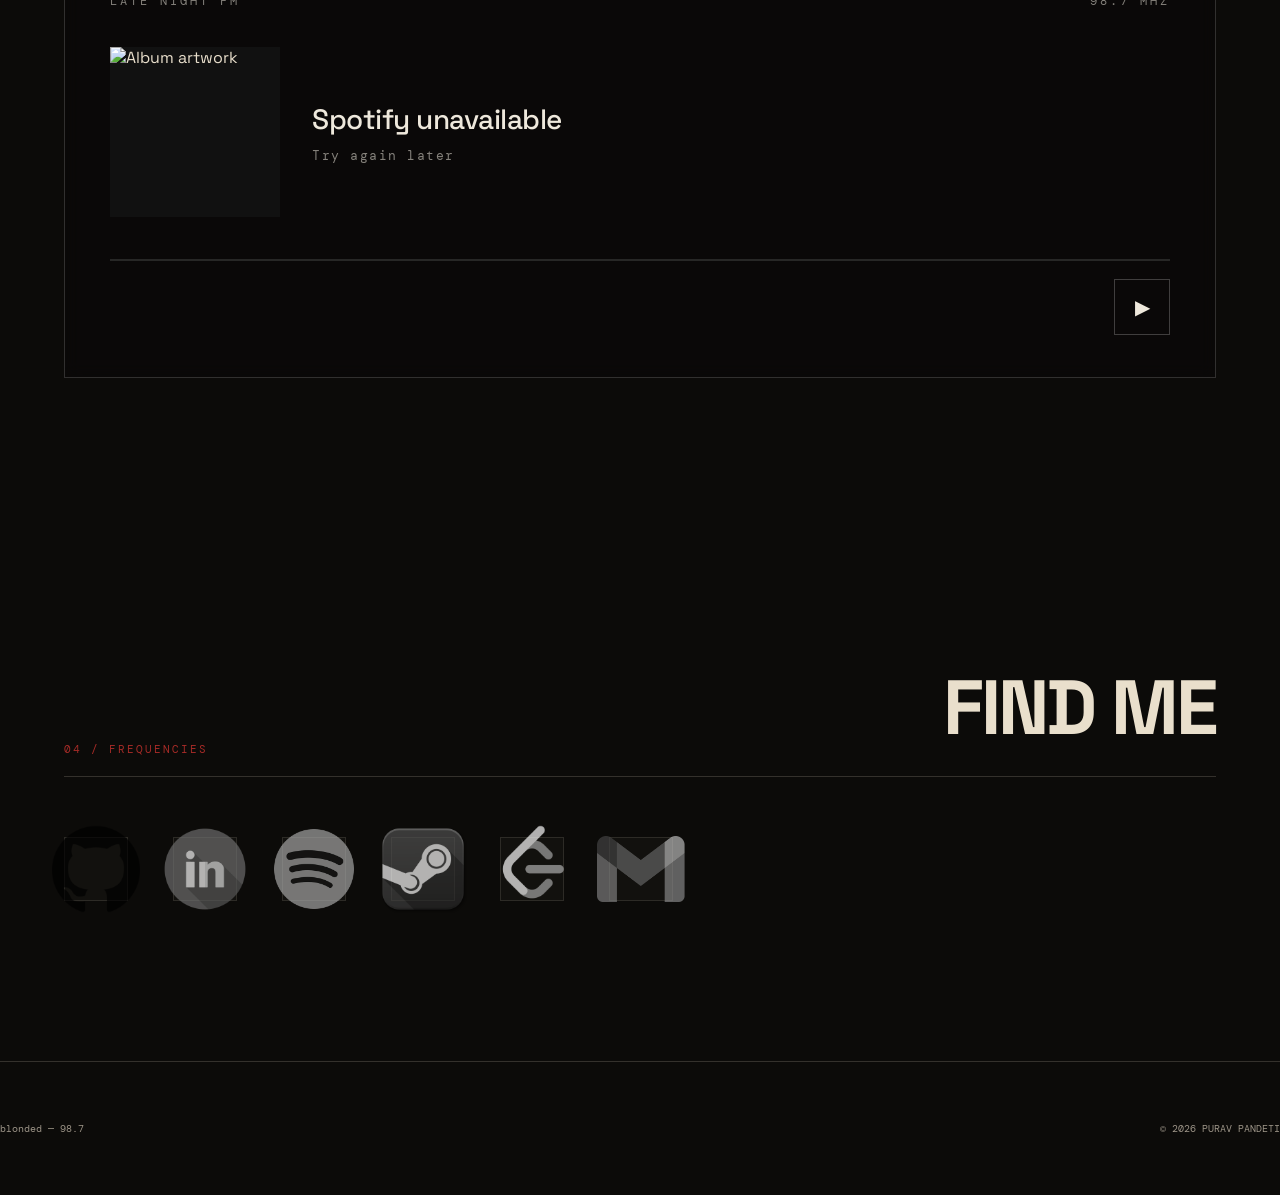
==== commit eedda08d: "Update index.html" ====
--- a/index.html
+++ b/index.html
@@ -262,9 +262,12 @@
 
         <div class="controls">
 
-            <a id="spotify-link" href="#" target="_blank">
-                ↗
-            </a>
+           <a id="spotify-link"
+   href="#"
+   target="_blank"
+   rel="noopener noreferrer">
+    ▶
+</a>
 
         </div>
 
--- a/style.css
+++ b/style.css
@@ -333,21 +333,20 @@
     justify-content: flex-end;
     margin-top: 18px;
 }
-
 #spotify-link {
     display: flex;
     align-items: center;
     justify-content: center;
 
-    width: 42px;
-    height: 42px;
-
-    border: 1px solid rgba(255,255,255,0.2);
+    width: 56px;
+    height: 56px;
+
+    border: 1px solid rgba(255,255,255,0.22);
 
     color: #eee8dc;
     text-decoration: none;
 
-    font-size: 18px;
+    font-size: 20px;
 
     transition: 0.25s ease;
 }
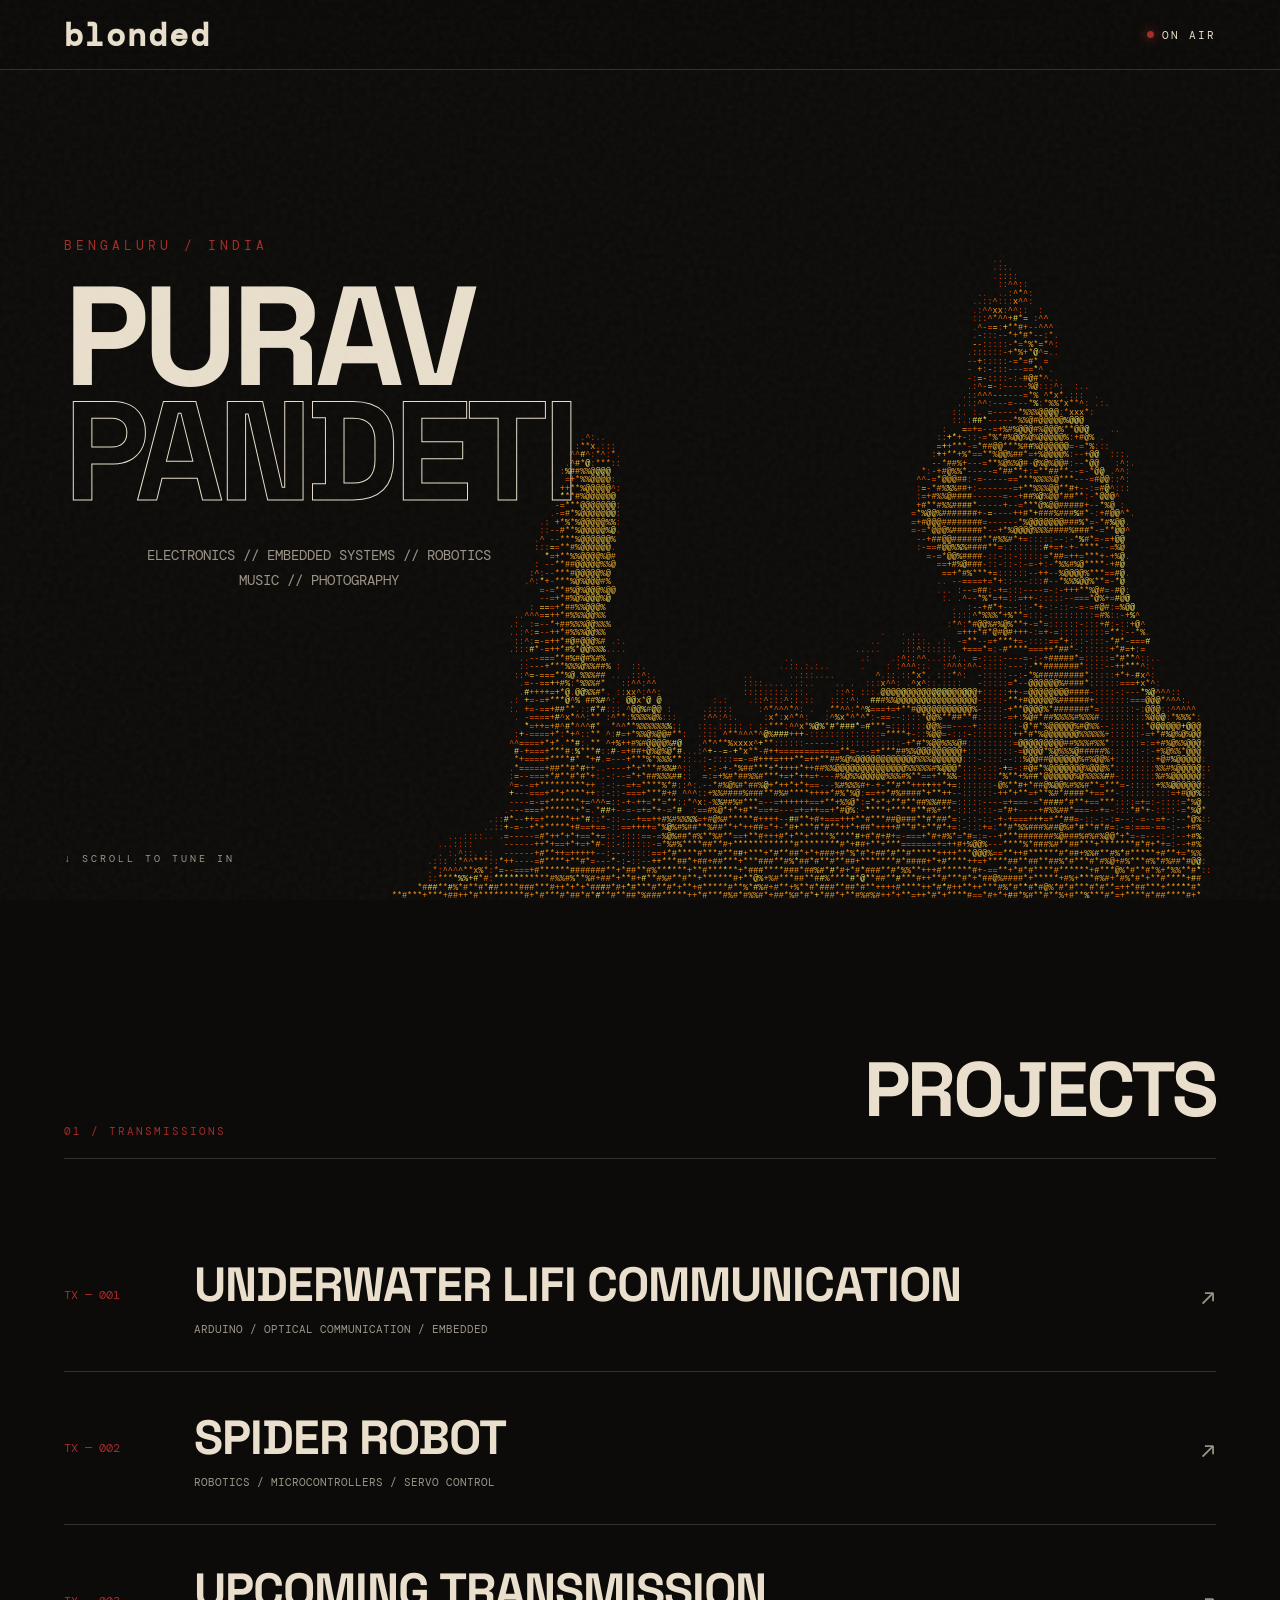
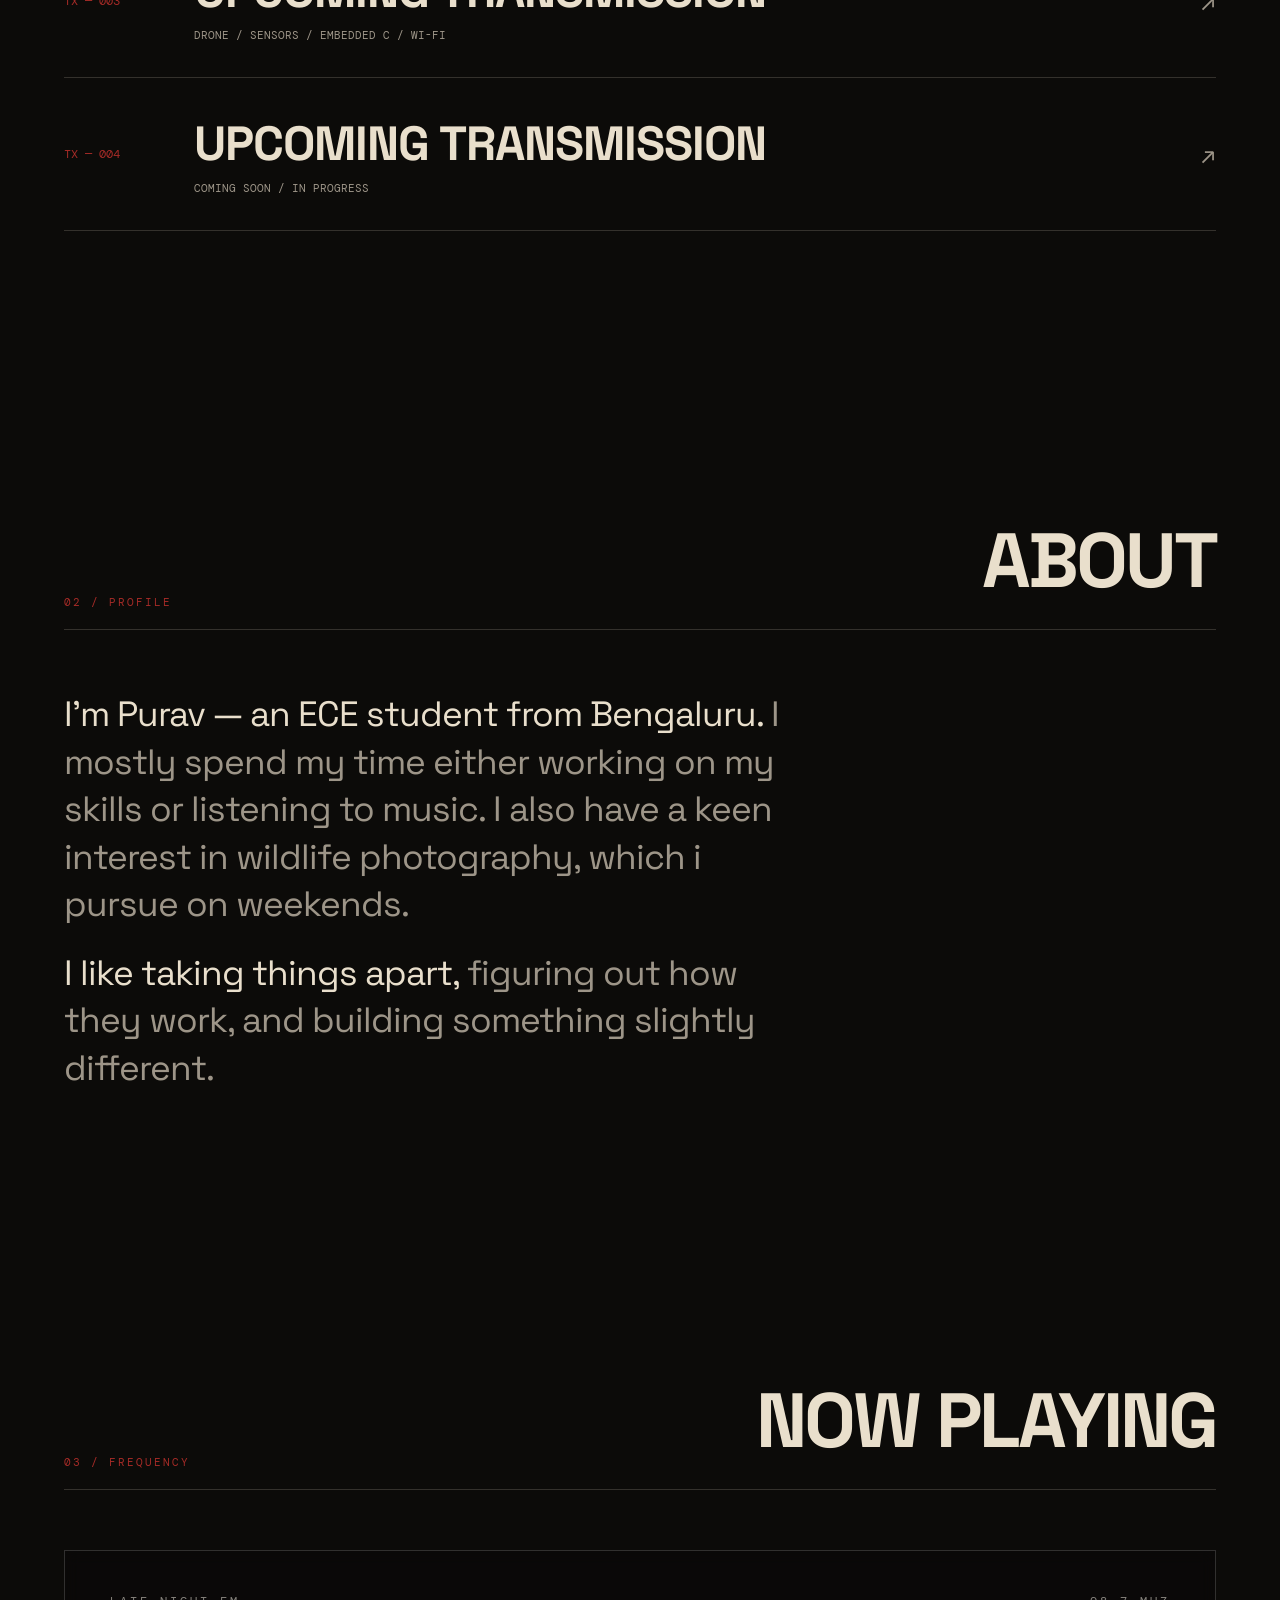
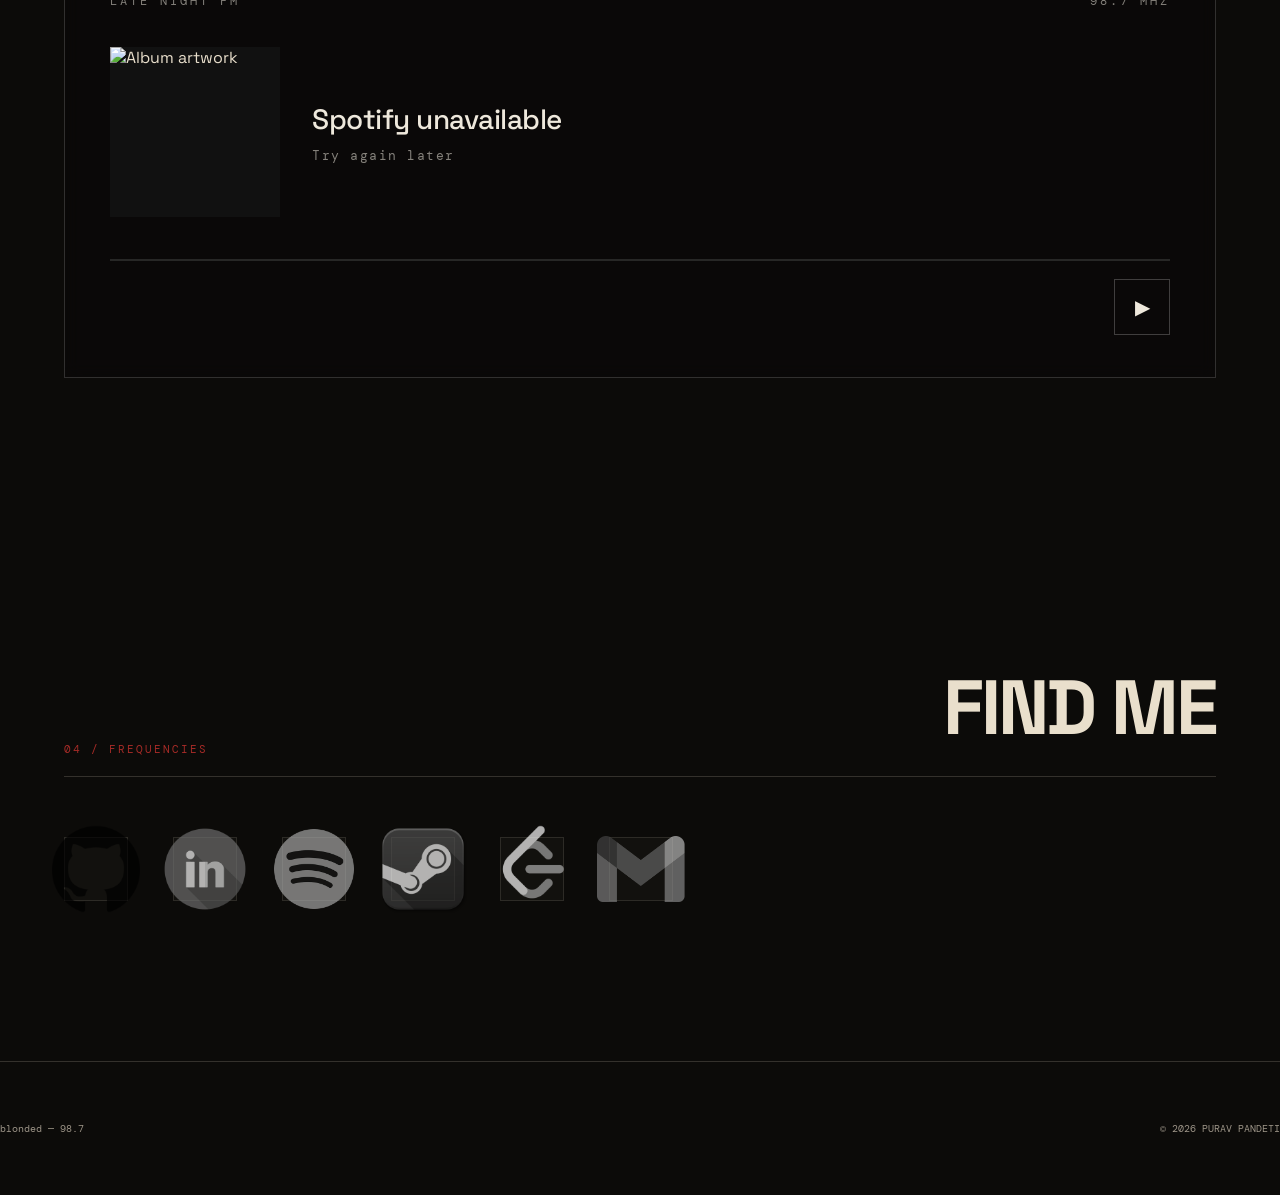
==== commit 9e80de26: "Update index.html" ====
--- a/index.html
+++ b/index.html
@@ -287,19 +287,19 @@
 
     <div class="socials">
 
-        <a class="social" href="https://github.com/YOUR_USERNAME" target="_blank">
+        <a class="social" href="https://github.com/PWRLD999" target="_blank">
             <img src="icons/github.png" alt="GitHub">
         </a>
 
-        <a class="social" href="https://linkedin.com/in/YOUR_USERNAME" target="_blank">
+        <a class="social" href="https://www.linkedin.com/in/puravpandeti/" target="_blank">
             <img src="icons/linkedin.png" alt="LinkedIn">
         </a>
 
-        <a class="social" href="https://open.spotify.com/" target="_blank">
+        <a class="social" href="https://open.spotify.com/user/31hjd36hmff33wtp34lkipuedhja" target="_blank">
             <img src="icons/spotify.png" alt="Spotify">
         </a>
 
-        <a class="social" href="https://steamcommunity.com/" target="_blank">
+        <a class="social" href="https://steamcommunity.com/profiles/76561199477559232/" target="_blank">
             <img src="icons/steam.png" alt="Steam">
         </a>
 
@@ -307,7 +307,7 @@
             <img src="icons/Leetcode.png" alt="LeetCode">
         </a>
 
-        <a class="social" href="mailto:your@email.com">
+        <a class="social" href="mailto:purav.pandeti@gmail.com">
             <img src="icons/gmail.png" alt="Email">
         </a>
 
